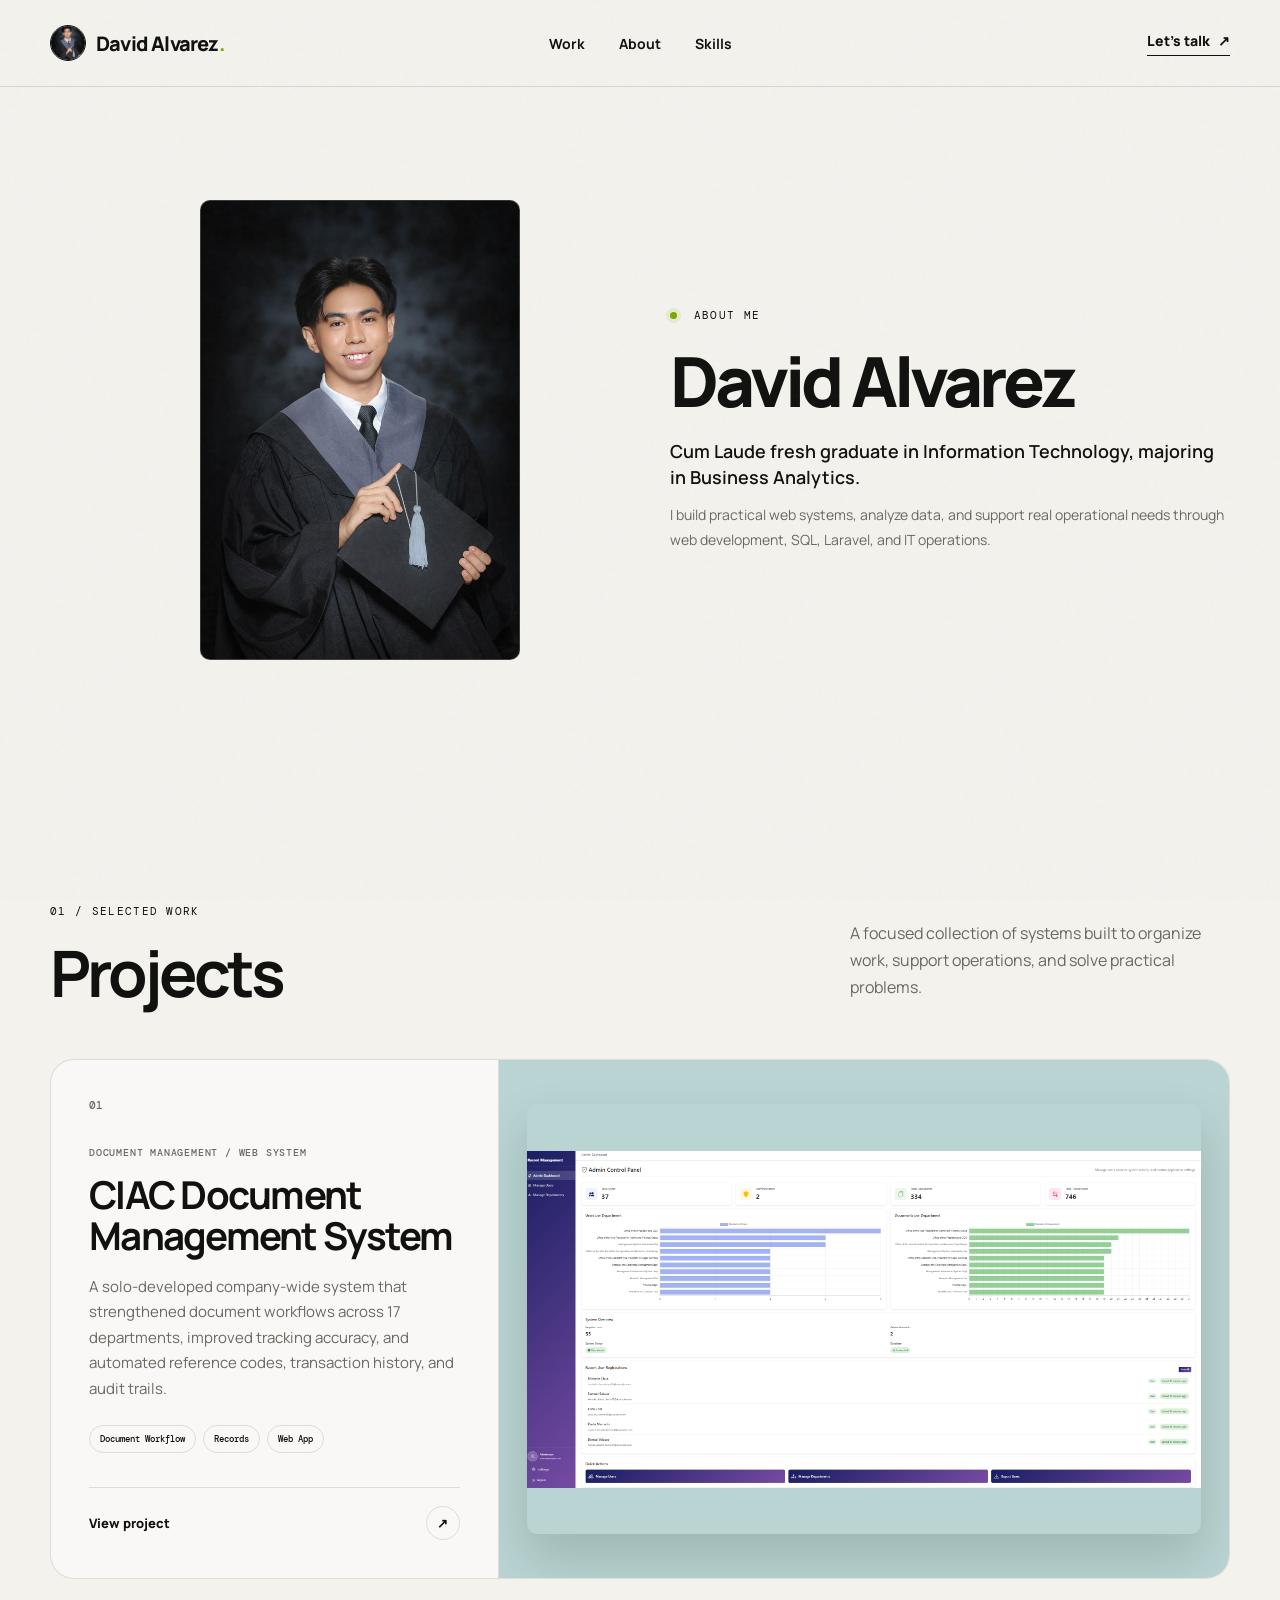
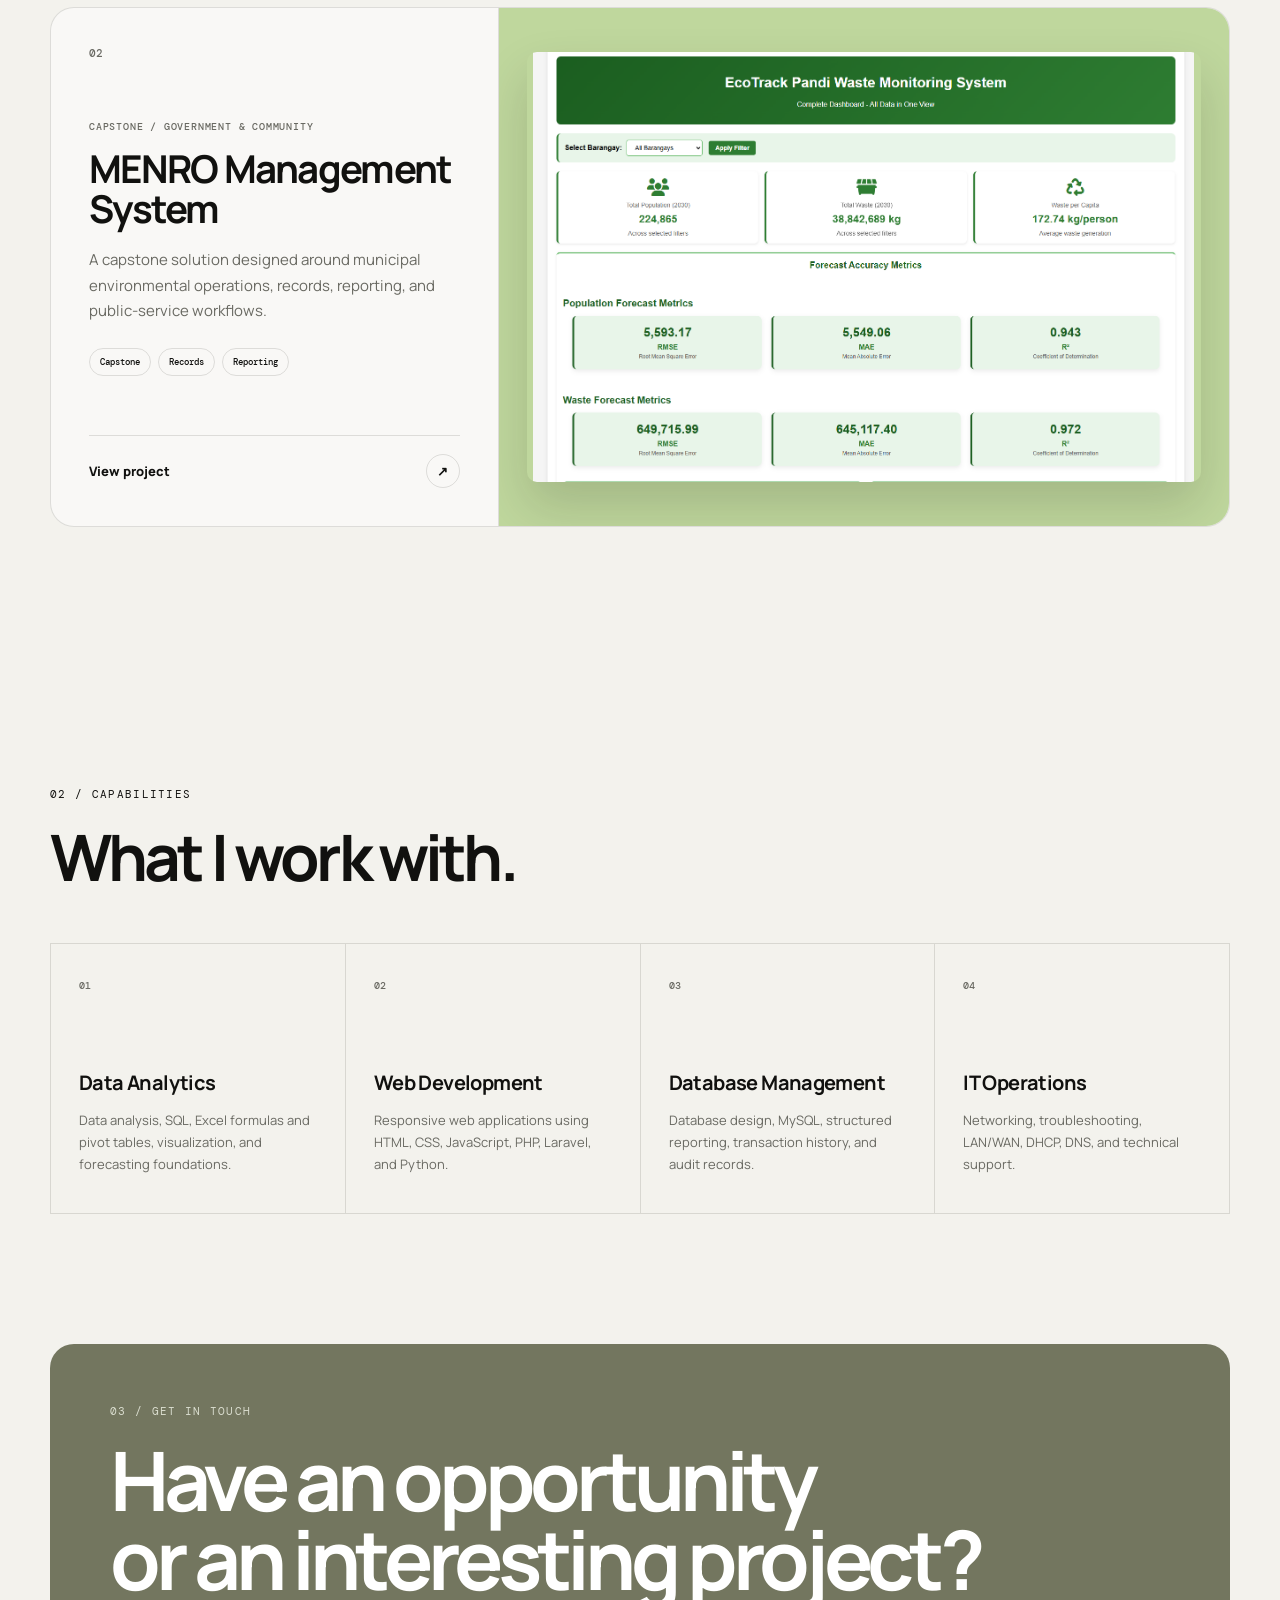
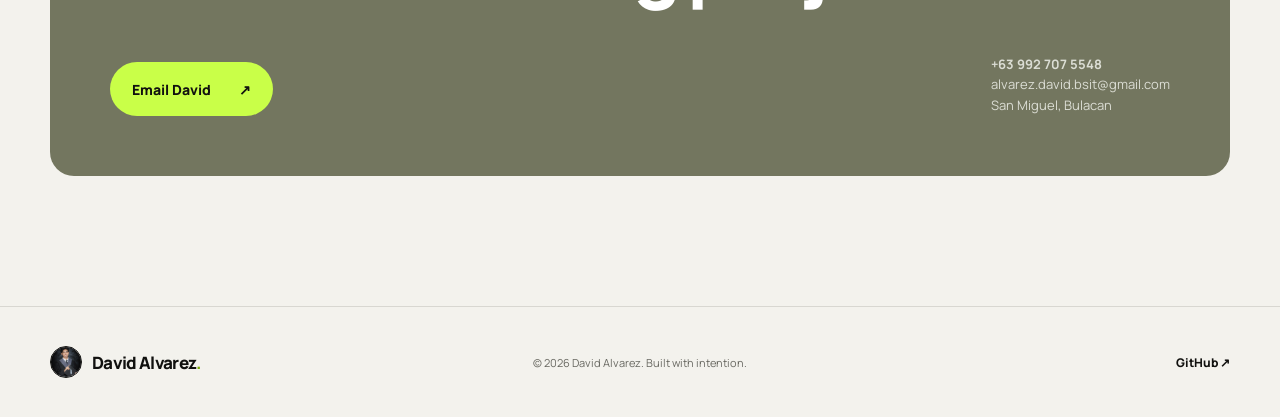
==== index.html @ cee0e998 "Simplify profile introduction Co-authored-by: Copilot <223556219+Copilot@users.noreply.github.com>" ====
<!DOCTYPE html>
<html lang="en">
<head>
  <meta charset="UTF-8">
  <meta name="viewport" content="width=device-width, initial-scale=1.0">
  <meta name="description" content="David Alvarez's portfolio - web development, data analytics, and IT projects.">
  <meta name="theme-color" content="#0a0a0a">
  <title>David Alvarez — Portfolio</title>
  <link rel="preconnect" href="https://fonts.googleapis.com">
  <link rel="preconnect" href="https://fonts.gstatic.com" crossorigin>
  <link href="https://fonts.googleapis.com/css2?family=DM+Mono:wght@400;500&family=Manrope:wght@400;500;600;700;800&display=swap" rel="stylesheet">
  <link rel="stylesheet" href="styles.css">
</head>
<body>
  <div class="noise" aria-hidden="true"></div>

  <header class="nav-wrap">
    <nav class="nav container" aria-label="Main navigation">
      <a class="brand" href="#top" aria-label="David Alvarez — back to top">
        <span class="brand-mark"><img src="david.jpg?v=2" alt="" onerror="this.style.display='none'"></span>
        <span>David Alvarez<span class="dot">.</span></span>
      </a>

      <button class="menu-toggle" type="button" aria-expanded="false" aria-controls="nav-links">
        <span></span><span></span>
        <span class="sr-only">Toggle navigation</span>
      </button>

      <div class="nav-links" id="nav-links">
        <a href="#work">Work</a>
        <a href="#about">About</a>
        <a href="#skills">Skills</a>
      </div>

      <a class="nav-cta" href="#contact">Let's talk <span aria-hidden="true">↗</span></a>
    </nav>
  </header>

  <main id="top">
    <section class="hero container" id="about">
      <div class="hero-visual intro-portrait reveal">
        <div class="portrait" aria-label="Portrait of David Alvarez">
          <img src="david.jpg?v=2" alt="David Alvarez" onerror="this.style.display='none'">
        </div>
      </div>

      <div class="hero-copy reveal">
        <p class="eyebrow"><span class="status-dot"></span> About me</p>
        <h1>David Alvarez</h1>
        <p class="hero-lede">Cum Laude fresh graduate in Information Technology, majoring in Business Analytics.</p>
        <p class="hero-support">I build practical web systems, analyze data, and support real operational needs through web development, SQL, Laravel, and IT operations.</p>
      </div>
    </section>

    <section class="work container" id="work">
      <header class="section-heading reveal">
        <div>
          <p class="eyebrow">01 / Selected work</p>
          <h2>Projects</h2>
        </div>
        <p>A focused collection of systems built to organize work, support operations, and solve practical problems.</p>
      </header>

      <div class="project-list">
        <article class="project project-featured reveal">
          <div class="project-info">
            <div class="project-number">01</div>
            <div>
              <p class="project-type">Document Management / Web System</p>
              <h3>CIAC Document Management System</h3>
              <p class="project-desc">A solo-developed company-wide system that strengthened document workflows across 17 departments, improved tracking accuracy, and automated reference codes, transaction history, and audit trails.</p>
              <ul class="tags" aria-label="Technologies">
                <li>Document Workflow</li>
                <li>Records</li>
                <li>Web App</li>
              </ul>
            </div>
            <a class="project-link" href="projects/ciac.html" aria-label="View CIAC Document Management System case study">View project <span>↗</span></a>
          </div>
          <div class="project-preview preview-blue real-preview" role="img" aria-label="CIAC Document Management System admin dashboard screenshot">
            <img src="images/ciac/admin-dashboard.png" alt="CIAC Document Management System admin dashboard">
          </div>
        </article>

        <article class="project reveal">
          <div class="project-info">
            <div class="project-number">02</div>
            <div>
              <p class="project-type">Capstone / Government & Community</p>
              <h3>MENRO Management System</h3>
              <p class="project-desc">A capstone solution designed around municipal environmental operations, records, reporting, and public-service workflows.</p>
              <ul class="tags" aria-label="Project focus">
                <li>Capstone</li>
                <li>Records</li>
                <li>Reporting</li>
              </ul>
            </div>
            <a class="project-link" href="projects/menro.html" aria-label="View MENRO Management System case study">View project <span>↗</span></a>
          </div>
          <div class="project-preview preview-green real-preview" role="img" aria-label="MENRO Management System dashboard screenshot">
            <img src="images/menro/dashboard.png" alt="MENRO Management System dashboard">
          </div>
        </article>

      </div>
    </section>

    <section class="skills container" id="skills">
      <header class="section-heading reveal">
        <div>
          <p class="eyebrow">02 / Capabilities</p>
          <h2>What I work with.</h2>
        </div>
      </header>
      <div class="skill-grid reveal">
        <article>
          <span>01</span>
          <h3>Data Analytics</h3>
          <p>Data analysis, SQL, Excel formulas and pivot tables, visualization, and forecasting foundations.</p>
        </article>
        <article>
          <span>02</span>
          <h3>Web Development</h3>
          <p>Responsive web applications using HTML, CSS, JavaScript, PHP, Laravel, and Python.</p>
        </article>
        <article>
          <span>03</span>
          <h3>Database Management</h3>
          <p>Database design, MySQL, structured reporting, transaction history, and audit records.</p>
        </article>
        <article>
          <span>04</span>
          <h3>IT Operations</h3>
          <p>Networking, troubleshooting, LAN/WAN, DHCP, DNS, and technical support.</p>
        </article>
      </div>
    </section>

    <section class="contact container" id="contact">
      <div class="contact-card reveal">
        <p class="eyebrow">03 / Get in touch</p>
        <h2>Have an opportunity<br>or an interesting project?</h2>
        <div class="contact-bottom">
          <a class="button button-light" href="mailto:alvarez.david.bsit@gmail.com">Email David <span aria-hidden="true">↗</span></a>
          <p><strong>+63 992 707 5548</strong><br>alvarez.david.bsit@gmail.com<br>San Miguel, Bulacan</p>
        </div>
      </div>
    </section>
  </main>

  <footer>
    <div class="container footer-inner">
      <a class="brand footer-brand" href="#top"><span class="brand-mark"><img src="david.jpg?v=2" alt="" onerror="this.style.display='none'"></span><span>David Alvarez<span class="dot">.</span></span></a>
      <p>© <span id="year">2026</span> David Alvarez. Built with intention.</p>
      <div class="socials">
        <a href="https://github.com/Davoude" target="_blank" rel="noreferrer">GitHub ↗</a>
      </div>
    </div>
  </footer>

  <script src="script.js"></script>
</body>
</html>
---- styles.css ----
:root {
  --ink: #11110f;
  --paper: #f3f2ed;
  --white: #fff;
  --lime: #c9ff48;
  --muted: #696962;
  --line: rgba(17, 17, 15, 0.12);
  --radius: 24px;
}

* { box-sizing: border-box; }
html { scroll-behavior: smooth; }
body {
  margin: 0;
  color: var(--ink);
  background: var(--paper);
  font-family: "Manrope", sans-serif;
  -webkit-font-smoothing: antialiased;
}
body.menu-open { overflow: hidden; }
a { color: inherit; text-decoration: none; }
button, input { font: inherit; }
.container { width: min(1180px, calc(100% - 48px)); margin-inline: auto; }
.sr-only {
  position: absolute; width: 1px; height: 1px; padding: 0; margin: -1px;
  overflow: hidden; clip: rect(0, 0, 0, 0); white-space: nowrap; border: 0;
}
.noise {
  position: fixed; inset: 0; z-index: 20; pointer-events: none; opacity: 0.035;
  background-image: url("data:image/svg+xml,%3Csvg viewBox='0 0 180 180' xmlns='http://www.w3.org/2000/svg'%3E%3Cfilter id='n'%3E%3CfeTurbulence type='fractalNoise' baseFrequency='.9' numOctaves='3' stitchTiles='stitch'/%3E%3C/filter%3E%3Crect width='100%25' height='100%25' filter='url(%23n)' opacity='.7'/%3E%3C/svg%3E");
}

.nav-wrap {
  position: absolute; z-index: 30; top: 0; left: 0; width: 100%;
  border-bottom: 1px solid var(--line);
}
.nav { height: 86px; display: grid; grid-template-columns: 1fr auto 1fr; align-items: center; }
.brand { display: inline-flex; align-items: center; gap: 10px; font-size: 20px; font-weight: 800; letter-spacing: -0.04em; }
.brand-mark {
  display: grid; place-items: center; width: 36px; height: 36px;
  border: 1px solid var(--ink); border-radius: 50%; font-family: "DM Mono", monospace;
  font-size: 14px;
  overflow: hidden;
  position: relative;
}
.brand-mark::before { content: "DA"; font-size: 9px; }
.brand-mark img { position: absolute; z-index: 2; width: 100%; height: 100%; object-fit: cover; }
.dot { color: #78a900; }
.nav-links { display: flex; align-items: center; gap: 34px; }
.nav-links a { position: relative; font-size: 14px; font-weight: 700; }
.nav-links a::after {
  content: ""; position: absolute; left: 0; right: 100%; bottom: -7px; height: 2px;
  background: var(--ink); transition: right 180ms ease;
}
.nav-links a:hover::after { right: 0; }
.nav-cta { justify-self: end; font-size: 14px; font-weight: 800; border-bottom: 1px solid var(--ink); padding-bottom: 5px; }
.nav-cta span { display: inline-block; margin-left: 5px; transition: transform 180ms ease; }
.nav-cta:hover span { transform: translate(3px, -3px); }
.menu-toggle { display: none; }

.hero {
  min-height: 680px; height: 86vh; max-height: 820px;
  display: grid; grid-template-columns: 1.05fr 0.95fr; align-items: center;
  padding-top: 86px;
}
.eyebrow {
  margin: 0 0 22px; font-family: "DM Mono", monospace;
  font-size: 11px; line-height: 1.4; letter-spacing: 0.12em; text-transform: uppercase;
}
.status-dot {
  display: inline-block; width: 7px; height: 7px; margin-right: 9px;
  border-radius: 50%; background: #78a900; box-shadow: 0 0 0 4px rgba(120,169,0,.12);
}
.hero h1 {
  margin: 0; max-width: 680px; font-size: clamp(48px, 5.4vw, 72px);
  line-height: 1.05; letter-spacing: -0.055em; font-weight: 800;
}
.hero-lede {
  max-width: 560px; margin: 20px 0 12px; color: var(--ink);
  font-size: clamp(17px, 1.4vw, 20px); line-height: 1.5; font-weight: 600;
}
.hero-support { max-width: 560px; margin: 0; color: var(--muted); font-size: 14px; line-height: 1.75; }
.intro-portrait { justify-items: start; }
.intro-portrait .portrait { width: min(320px, 82%); height: 460px; border-radius: 10px; }
.hero-actions { display: flex; align-items: center; gap: 30px; }
.button {
  min-height: 54px; display: inline-flex; align-items: center; justify-content: space-between; gap: 28px;
  border-radius: 100px; padding: 0 22px; font-size: 14px; font-weight: 800;
  transition: transform 180ms ease, box-shadow 180ms ease;
}
.button:hover { transform: translateY(-3px); }
.button-primary { background: var(--ink); color: white; box-shadow: 0 12px 30px rgba(17,17,15,.12); }
.button-primary span { color: var(--lime); }
.text-link { font-size: 14px; font-weight: 800; border-bottom: 1px solid var(--ink); padding-bottom: 5px; }
.text-link span { display: inline-block; transition: transform 180ms ease; }
.text-link:hover span { transform: translateX(5px); }

.hero-visual { position: relative; height: 520px; display: grid; place-items: center; }
.about-portrait-wrap { justify-items: end; }
.about-portrait-wrap .portrait { width: min(320px, 85%); height: 470px; }
.orbit { position: absolute; border: 1px solid rgba(17,17,15,.08); border-radius: 50%; }
.orbit-one { width: 470px; height: 470px; }
.orbit-two { width: 350px; height: 350px; }
.hero-card {
  position: relative; z-index: 2; width: 445px; height: 330px; overflow: hidden;
  border: 8px solid #d9d8d0; border-radius: 18px; background: #fff;
  box-shadow: 0 35px 80px rgba(17,17,15,.16); transform: rotate(2deg);
}
.hero-card-top {
  height: 32px; display: flex; align-items: center; gap: 5px; padding: 0 10px;
  background: #f7f7f3; border-bottom: 1px solid #e6e5de;
}
.hero-card-top span { width: 7px; height: 7px; border-radius: 50%; background: #d2d2ca; }
.hero-card-top small { margin-left: auto; font: 500 7px "DM Mono", monospace; color: #9a9a91; }
.hero-card-body { height: calc(100% - 32px); display: grid; grid-template-columns: 48px 1fr; }
.hero-dashboard-image { width: 100%; height: calc(100% - 32px); display: block; object-fit: cover; object-position: top center; }
.hero-card-body aside { display: flex; flex-direction: column; align-items: center; gap: 17px; padding-top: 16px; background: #171816; }
.mini-brand { width: 20px; height: 20px; border: 1px solid var(--lime); border-radius: 6px; margin-bottom: 8px; }
.hero-card-body aside i { width: 17px; height: 4px; border-radius: 4px; background: #4c4d47; }
.hero-card-body aside i.active { background: var(--lime); }
.dashboard { padding: 20px 22px; }
.dash-head { display: flex; justify-content: space-between; align-items: center; }
.dash-head div:first-child { display: flex; flex-direction: column; }
.dash-head b { font-size: 14px; }.dash-head small { margin-top: 3px; color: #999990; font-size: 7px; }
.avatar { position: relative; width: 26px; height: 26px; display: grid; place-items: center; overflow: hidden; border-radius: 50%; background: #e5e7dd; font-size: 7px; }
.avatar::before { content: "DA"; }
.avatar img { position: absolute; z-index: 2; width: 100%; height: 100%; object-fit: cover; }
.metric-row { display: grid; grid-template-columns: 1fr 1fr; gap: 10px; margin-top: 16px; }
.metric-row div { display: flex; flex-direction: column; gap: 5px; padding: 12px; border: 1px solid #ecece6; border-radius: 9px; }
.metric-row small { color: #999990; font-size: 7px; }.metric-row strong { font-size: 17px; }
.chart { height: 120px; margin-top: 12px; border: 1px solid #ecece6; border-radius: 9px; padding: 16px 18px 10px; background-image: linear-gradient(#f0f0eb 1px, transparent 1px); background-size: 100% 30px; }
.chart-bars { height: 100%; display: flex; align-items: end; gap: 12px; }
.chart-bars i { flex: 1; height: var(--h); border-radius: 3px 3px 0 0; background: #a4bf70; }

.ticker { height: 64px; overflow: hidden; background: var(--lime); display: flex; align-items: center; border-block: 1px solid rgba(17,17,15,.1); }
.ticker-track { min-width: max-content; display: flex; align-items: center; gap: 30px; animation: ticker 24s linear infinite; }
.ticker-track span { font-size: 13px; font-weight: 800; text-transform: uppercase; letter-spacing: .07em; }
.ticker-track b { font-size: 11px; }
@keyframes ticker { to { transform: translateX(-50%); } }

.work { padding-top: 130px; padding-bottom: 130px; }
.section-heading { display: grid; grid-template-columns: 1fr 380px; align-items: end; margin-bottom: 54px; }
.section-heading h2 { margin: 0; font-size: clamp(44px, 5vw, 68px); line-height: 1; letter-spacing: -.06em; }
.section-heading > p { margin: 0 0 4px; color: var(--muted); line-height: 1.7; }
.project-list { display: grid; gap: 28px; }
.project {
  display: grid; grid-template-columns: 38% 62%; min-height: 520px;
  border: 1px solid var(--line); border-radius: var(--radius); overflow: hidden;
  background: rgba(255,255,255,.48);
}
.project-info { display: grid; grid-template-rows: auto 1fr auto; padding: 38px; border-right: 1px solid var(--line); }
.project-number { font: 500 11px "DM Mono", monospace; color: var(--muted); }
.project-info > div:nth-child(2) { align-self: center; }
.project-type { margin: 0 0 16px; font: 500 10px "DM Mono", monospace; text-transform: uppercase; letter-spacing: .08em; color: var(--muted); }
.project h3 { max-width: 380px; margin: 0 0 18px; font-size: clamp(30px, 3vw, 42px); line-height: 1.05; letter-spacing: -.045em; }
.project-desc { max-width: 390px; margin: 0; color: var(--muted); line-height: 1.7; font-size: 15px; }
.tags { display: flex; flex-wrap: wrap; gap: 7px; margin: 24px 0 0; padding: 0; list-style: none; }
.tags li { border: 1px solid var(--line); border-radius: 100px; padding: 7px 10px; font: 500 9px "DM Mono", monospace; }
.project-link { width: 100%; display: flex; justify-content: space-between; align-items: center; border-top: 1px solid var(--line); padding-top: 18px; font-size: 13px; font-weight: 800; }
.project-link span { width: 34px; height: 34px; display: grid; place-items: center; border: 1px solid var(--line); border-radius: 50%; transition: transform 180ms ease, background 180ms ease; }
.project-link:hover span { transform: translate(3px,-3px); background: var(--lime); }
.project-preview { min-width: 0; display: grid; place-items: center; padding: 48px 38px; overflow: hidden; }
.real-preview { padding: 28px; }
.real-preview img { display: block; width: 100%; height: 100%; max-height: 430px; object-fit: contain; border-radius: 10px; box-shadow: 0 24px 50px rgba(17,17,15,.16); }
.preview-blue { background: #b9d4d3; }
.preview-green { background: #bfd79d; }
.preview-orange { background: #efbc88; }
.browser { width: 100%; max-width: 620px; aspect-ratio: 1.42; border-radius: 10px; overflow: hidden; background: #fff; box-shadow: 0 28px 55px rgba(31,45,44,.18); transform: perspective(1000px) rotateY(-2deg) rotateX(1deg); }
.browser-bar { height: 32px; display: flex; align-items: center; gap: 5px; padding: 0 10px; background: #f7f7f4; border-bottom: 1px solid #e8e8e2; }
.browser-bar span { width: 6px; height: 6px; border-radius: 50%; background: #d5d5ce; }
.browser-bar b { margin-left: 12px; color: #a0a099; font: 500 7px "DM Mono", monospace; }
.browser-app { height: calc(100% - 32px); display: grid; grid-template-columns: 48px 1fr; }
.browser-app > aside { display: flex; flex-direction: column; align-items: center; gap: 13px; padding-top: 13px; background: #192d35; }
.app-logo { width: 24px; height: 24px; display: grid; place-items: center; border-radius: 7px; background: #d2e8df; margin-bottom: 8px; }
.app-logo i { width: 9px; height: 9px; border: 2px solid #3d7163; border-radius: 50%; }
.app-nav { width: 18px; height: 4px; border-radius: 5px; background: #53636a; }
.app-nav.active { background: #89c7b3; }
.app-main { min-width: 0; padding: 18px 20px; }
.app-title { display: flex; justify-content: space-between; align-items: center; }
.app-title div { display: flex; flex-direction: column; }
.app-title small { color: #96a0a0; font: 500 7px "DM Mono", monospace; letter-spacing: .05em; }
.app-title strong { margin-top: 4px; font-size: 13px; }
.app-title > b { border-radius: 5px; padding: 7px 9px; background: #3a7166; color: #fff; font-size: 7px; }
.app-cards { display: grid; grid-template-columns: repeat(3,1fr); gap: 8px; margin-top: 14px; }
.app-cards div { display: grid; grid-template-columns: 1fr auto; align-items: end; gap: 5px; padding: 11px; border: 1px solid #edf0ed; border-radius: 7px; }
.app-cards small { grid-column: 1/-1; color: #969d99; font-size: 7px; }
.app-cards strong { font-size: 16px; }.app-cards em { color: #56846f; font-size: 7px; font-style: normal; }
.document-table { margin-top: 10px; border: 1px solid #edf0ed; border-radius: 7px; }
.document-table > div { height: 36px; display: flex; justify-content: space-between; align-items: center; padding: 0 10px; border-bottom: 1px solid #edf0ed; }
.document-table > div b { font-size: 8px; }.document-table > div small { color: #7d938b; font-size: 7px; }
.document-table p { height: 49px; display: grid; grid-template-columns: 27px 1fr auto; align-items: center; gap: 8px; margin: 0; padding: 0 10px; border-bottom: 1px solid #f0f1ee; }
.document-table p:last-child { border: 0; }
.document-table p i { width: 24px; height: 28px; display: grid; place-items: center; border-radius: 4px; font: 700 6px "DM Mono", monospace; }
.pdf { background:#fbe2df;color:#a95d54}.doc{background:#ddeaf7;color:#4f7190}.xls{background:#ddebdc;color:#4f7954}
.document-table p span { display: flex; flex-direction: column; }.document-table p span b { font-size: 7px; }.document-table p span small { margin-top: 3px; color: #aaa; font-size: 6px; }
.document-table p em { border-radius: 20px; padding: 4px 6px; background: #edf4e9; color: #64815a; font-size: 6px; font-style: normal; }
.green-app { background:#fbfcf8 }.green-app > aside { background:#263629 }.green-app .app-logo { background:#e4efc8 }.green-app .app-logo i { border-color:#5c7437 }.green-app .app-nav { background:#596752 }.green-app .app-nav.active { background:#c8e58c }
.green-app .app-title > b { background:#637a43 }.menro-grid { display:grid; grid-template-columns:1.15fr .85fr; gap:10px; margin-top:14px; height:250px }
.environment { position:relative; display:grid; place-items:center; overflow:hidden; border-radius:8px; background:linear-gradient(145deg,#edf2df,#d8e6bd) }
.leaf { position:absolute; width:90px;height:45px;border-radius:100% 0 100% 0;background:#a7c173;opacity:.45 }.leaf-a{top:-7px;left:-12px;transform:rotate(22deg)}.leaf-b{bottom:-10px;right:-10px;transform:rotate(202deg)}.leaf-c{top:34px;right:-30px;transform:rotate(70deg)}
.ring { position:relative;z-index:2;width:112px;height:112px;display:flex;flex-direction:column;align-items:center;justify-content:center;border:11px solid #76934d;border-left-color:#dce8c7;border-radius:50%;background:#f7f9ee }.ring strong{font-size:20px}.ring small{margin-top:2px;color:#79836d;font-size:7px}
.activity { border:1px solid #edf0e8;border-radius:8px;padding:12px }.activity>b{font-size:9px}.activity p{display:flex;align-items:center;gap:7px;margin:13px 0;padding-bottom:10px;border-bottom:1px solid #eef0ea }.activity p:last-child{border:0}.activity p i{width:25px;height:25px;border-radius:6px;background:#edf2e6}.activity p span{display:flex;flex-direction:column}.activity p strong{font-size:7px}.activity p small{margin-top:3px;color:#999;font-size:6px}
.sf-app { background:#fbfbfd }.sf-app>aside { background:#17354c }.sf-app .sf-logo { background:#fff;color:#4c99c8;border-radius:50%;font-weight:800 }.sf-app .app-nav { background:#637789 }.sf-app .app-nav.active { background:#86bfe1 }.sf-app .app-title>b{background:#4d91b8}.sf-grid{display:grid;grid-template-columns:1.3fr .7fr;gap:10px;margin-top:16px;height:250px}.pipeline{border:1px solid #edf0f3;border-radius:8px;padding:14px}.pipeline>b{font-size:9px}.pipeline-line{height:10px;margin-top:21px;border-radius:10px;background:#edf1f4}.pipeline-line i{display:block;width:var(--w);height:100%;border-radius:10px;background:#75afd0}.goal{display:flex;flex-direction:column;align-items:center;justify-content:center;gap:9px;border:1px solid #edf0f3;border-radius:8px}.goal-ring{width:104px;height:104px;display:grid;place-items:center;border:11px solid #62a1c4;border-right-color:#dfeaf1;border-radius:50%}.goal-ring strong{font-size:18px}.goal small{color:#8d989f;font-size:7px}

.about { padding:120px 0; background:var(--ink); color:var(--white); }
.about-grid { display:grid; grid-template-columns:62% 38%; align-items:center; }
.about-label { display:flex;flex-direction:column;align-items:flex-end }.about-label .eyebrow{color:#aaa}
.portrait { position:relative;width:320px;height:520px;display:grid;place-items:center;overflow:hidden;border:1px solid rgba(255,255,255,.12);border-radius:18px;background:linear-gradient(145deg,#24251f,#171815); }
.portrait::before { content:"DA"; color:var(--lime); font-size:72px; font-weight:800; }
.portrait img { position:absolute; z-index:2; width:100%; height:100%; object-fit:cover; object-position:center 25%; }
.portrait-ring { display:none }
.about-copy { max-width:650px }.about-copy .eyebrow{color:#aaa}.about-copy h2{margin:35px 0 26px;font-size:clamp(44px,5vw,62px);line-height:.98;letter-spacing:-.06em}.about-copy p{max-width:580px;color:#b6b6af;font-size:16px;line-height:1.75}.about-copy .text-link{display:inline-block;margin-top:20px;border-color:#fff}

.skills { padding:130px 0 }.skill-grid { display:grid;grid-template-columns:repeat(4,1fr);border-top:1px solid var(--line);border-left:1px solid var(--line)}
.skill-grid article { min-height:270px;padding:28px;border-right:1px solid var(--line);border-bottom:1px solid var(--line);transition:background 180ms ease }.skill-grid article:hover{background:var(--lime)}.skill-grid article>span{font:500 10px "DM Mono",monospace;color:var(--muted)}.skill-grid h3{margin:75px 0 13px;font-size:20px;letter-spacing:-.03em}.skill-grid p{margin:0;color:var(--muted);font-size:13px;line-height:1.7}

.contact { padding-bottom:130px }.contact-card{padding:60px;border-radius:var(--radius);background:#73765f;color:#fff}.contact-card .eyebrow{color:#daddcf}.contact-card h2{margin:0;font-size:clamp(48px,7vw,82px);line-height:.96;letter-spacing:-.065em}.contact-bottom{display:flex;justify-content:space-between;align-items:end;margin-top:55px}.contact-bottom p{max-width:300px;margin:0;color:#dbddd4;font-size:13px;line-height:1.6}.button-light{background:var(--lime);color:var(--ink)}
footer { border-top:1px solid var(--line); }.footer-inner{height:110px;display:grid;grid-template-columns:1fr auto 1fr;align-items:center}.footer-inner>p{color:var(--muted);font-size:11px}.socials{justify-self:end;display:flex;gap:20px}.socials a{font-size:12px;font-weight:800}.footer-brand{font-size:17px}.footer-brand .brand-mark{width:32px;height:32px}

.reveal { opacity:0; transform:translateY(24px); transition:opacity 700ms ease,transform 700ms ease }.reveal.visible { opacity:1;transform:none }

@media (max-width: 980px) {
  .container { width:min(100% - 36px,1180px)}
  .nav { grid-template-columns:1fr auto }
  .nav-cta { display:none }.nav-links { display:none }
  .menu-toggle { display:grid; gap:6px;width:42px;height:42px;padding:12px;border:1px solid var(--line);border-radius:50%;background:transparent }
  .menu-toggle>span:not(.sr-only){width:18px;height:1px;background:var(--ink)}
  .nav-links.open{position:absolute;left:18px;right:18px;top:76px;display:flex;flex-direction:column;align-items:flex-start;gap:0;padding:12px;border:1px solid var(--line);border-radius:16px;background:var(--paper);box-shadow:0 20px 50px rgba(17,17,15,.12)}.nav-links.open a{width:100%;padding:16px}
  .hero {height:auto;min-height:760px;grid-template-columns:1fr;padding:140px 0 70px}.hero-copy{position:relative;z-index:3}.hero-visual{height:390px}.hero-card{width:min(445px,85%);height:300px}.orbit-one{width:400px;height:400px}.orbit-two{width:280px;height:280px}
  .section-heading{grid-template-columns:1fr 300px}.project{grid-template-columns:42% 58%;min-height:480px}.project-info{padding:28px}.project-preview{padding:30px 24px}.skill-grid{grid-template-columns:repeat(2,1fr)}.about-grid{grid-template-columns:58% 42%}.portrait{width:240px;height:430px}
}

@media (max-width: 700px) {
  .container { width:calc(100% - 32px)}
  .nav-wrap{border:0}.nav{height:74px}
  .hero{min-height:700px;padding-top:120px}.hero h1{font-size:clamp(50px,15vw,74px)}.hero-lede{font-size:16px}.hero-actions{align-items:flex-start;flex-direction:column;gap:20px}.hero-visual{height:330px;margin-top:20px}.hero-card{width:min(360px,92%);height:260px}.orbit-one{width:320px;height:320px}.orbit-two{width:220px;height:220px}
  .ticker{height:58px}.work{padding:90px 0}.section-heading{display:block;margin-bottom:38px}.section-heading h2{font-size:44px}.section-heading>p{margin-top:22px}.project{display:flex;flex-direction:column-reverse}.project-info{min-height:430px;padding:26px;border-right:0;border-top:1px solid var(--line)}.project h3{font-size:34px}.project-preview{height:390px;padding:28px 18px}.real-preview{padding:18px}.browser{transform:none}.browser-app{grid-template-columns:38px 1fr}.browser-app>aside{width:38px}.app-main{padding:12px}.app-cards div{padding:8px}.document-table p{grid-template-columns:27px 1fr}.document-table p em{display:none}.menro-grid{grid-template-columns:1fr .8fr}.skills{padding:90px 0}.skill-grid{grid-template-columns:1fr}.skill-grid article{min-height:220px}.skill-grid h3{margin-top:55px}.contact{padding-bottom:90px}.contact-card{padding:36px 24px}.contact-card h2{font-size:48px}.contact-bottom{display:block;margin-top:36px}.contact-bottom p{margin-top:24px}.footer-inner{height:auto;grid-template-columns:1fr auto;padding:28px 0}.footer-inner>p{display:none}.footer-brand{font-size:15px}.socials{gap:12px}
}

@media (prefers-reduced-motion: reduce) {
  html { scroll-behavior:auto }.ticker-track{animation:none}.reveal{opacity:1;transform:none}.project-link span,.text-link span,.nav-cta span,.button{transition:none}
}
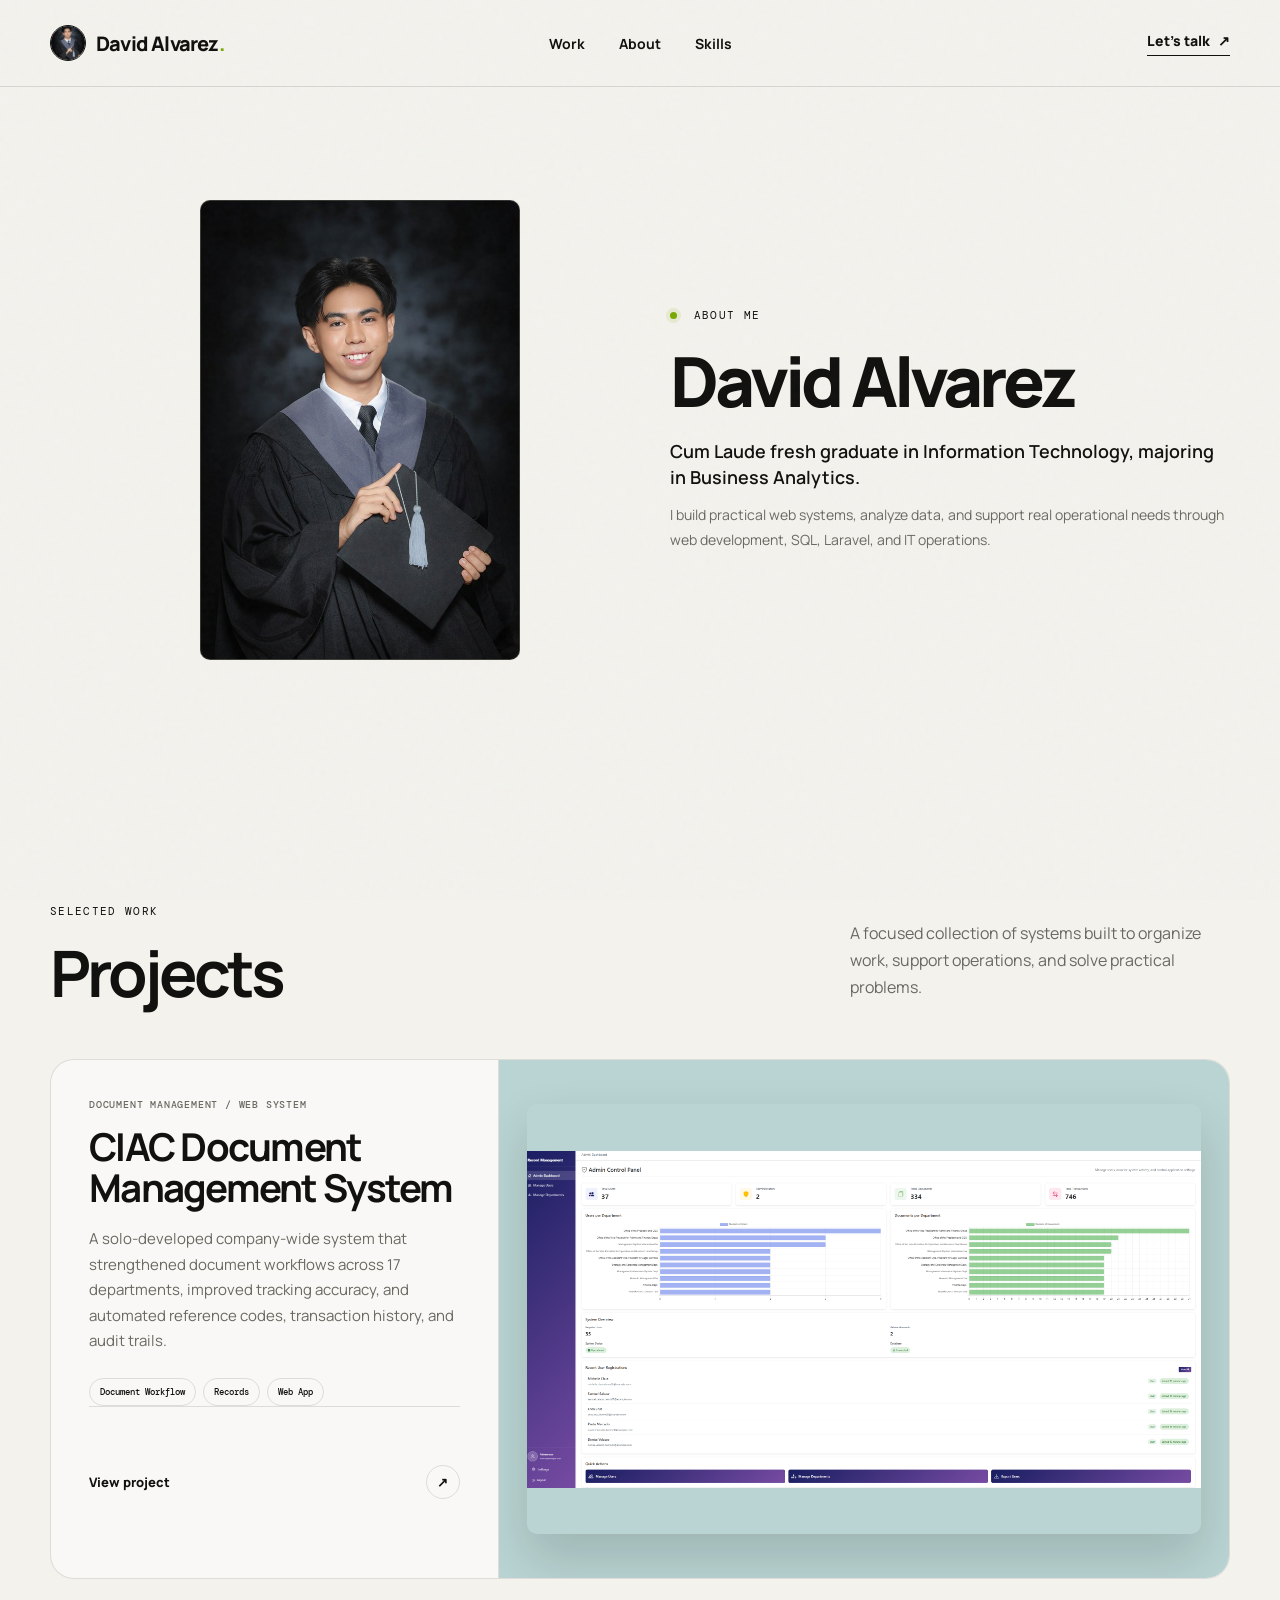
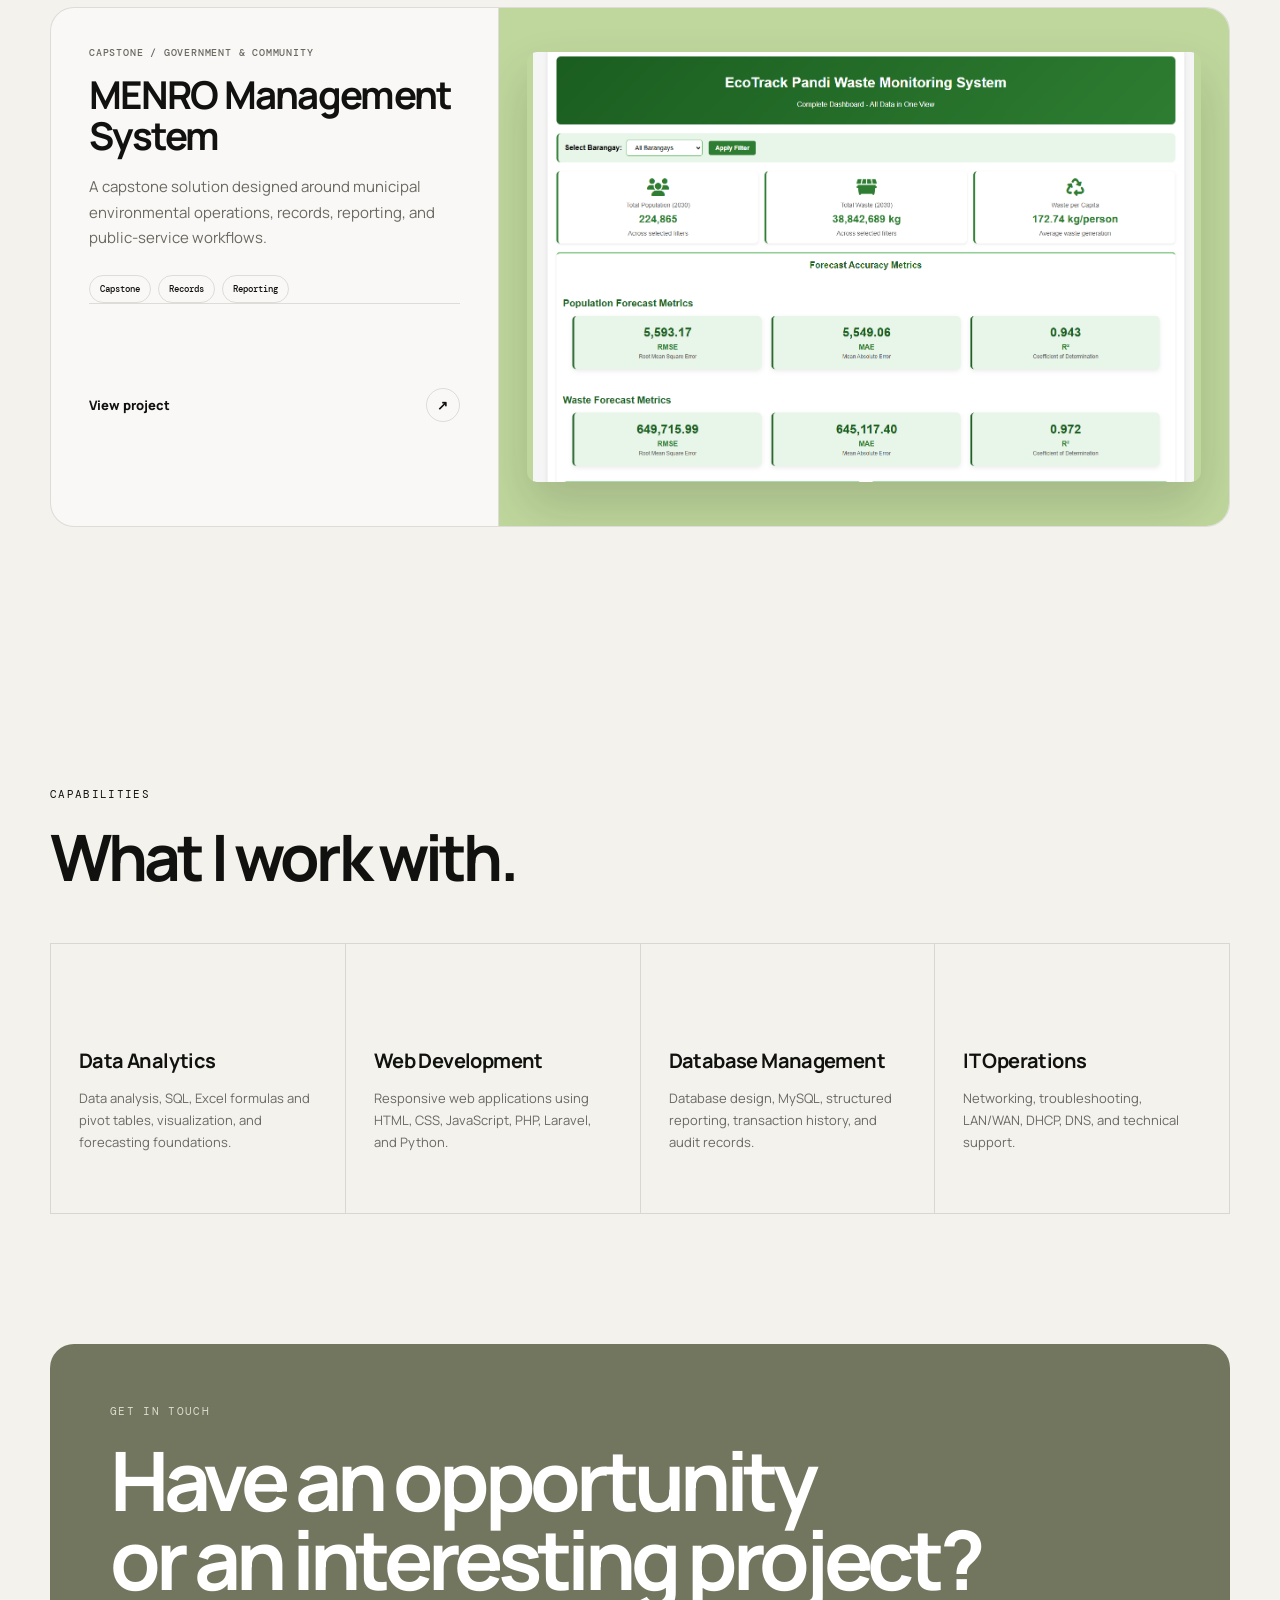
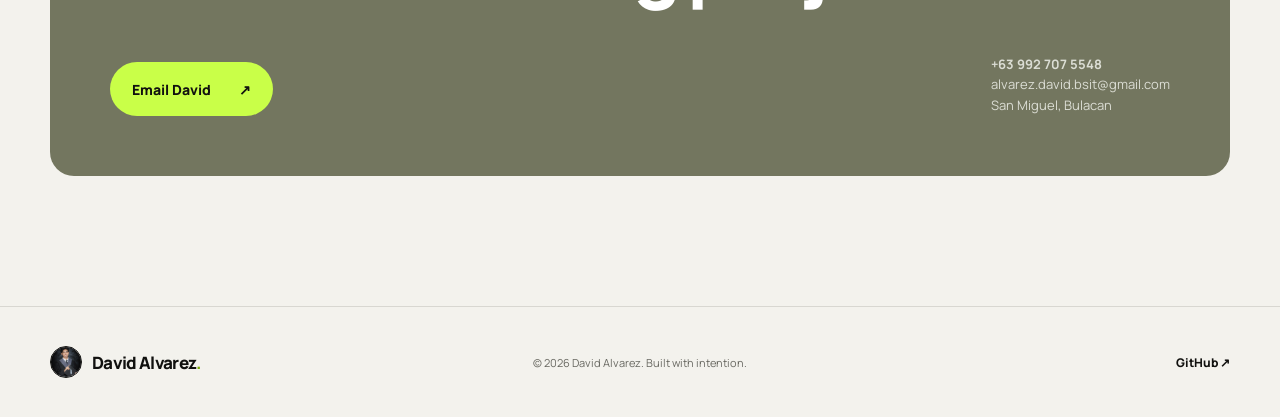
==== commit fc192e7f: "Remove portfolio section numbering Co-authored-by: Copilot <223556219+Copilot@users.noreply.github.c" ====
--- a/index.html
+++ b/index.html
@@ -56,7 +56,7 @@
     <section class="work container" id="work">
       <header class="section-heading reveal">
         <div>
-          <p class="eyebrow">01 / Selected work</p>
+          <p class="eyebrow">Selected work</p>
           <h2>Projects</h2>
         </div>
         <p>A focused collection of systems built to organize work, support operations, and solve practical problems.</p>
@@ -65,7 +65,6 @@
       <div class="project-list">
         <article class="project project-featured reveal">
           <div class="project-info">
-            <div class="project-number">01</div>
             <div>
               <p class="project-type">Document Management / Web System</p>
               <h3>CIAC Document Management System</h3>
@@ -85,7 +84,6 @@
 
         <article class="project reveal">
           <div class="project-info">
-            <div class="project-number">02</div>
             <div>
               <p class="project-type">Capstone / Government & Community</p>
               <h3>MENRO Management System</h3>
@@ -109,28 +107,24 @@
     <section class="skills container" id="skills">
       <header class="section-heading reveal">
         <div>
-          <p class="eyebrow">02 / Capabilities</p>
+          <p class="eyebrow">Capabilities</p>
           <h2>What I work with.</h2>
         </div>
       </header>
       <div class="skill-grid reveal">
         <article>
-          <span>01</span>
           <h3>Data Analytics</h3>
           <p>Data analysis, SQL, Excel formulas and pivot tables, visualization, and forecasting foundations.</p>
         </article>
         <article>
-          <span>02</span>
           <h3>Web Development</h3>
           <p>Responsive web applications using HTML, CSS, JavaScript, PHP, Laravel, and Python.</p>
         </article>
         <article>
-          <span>03</span>
           <h3>Database Management</h3>
           <p>Database design, MySQL, structured reporting, transaction history, and audit records.</p>
         </article>
         <article>
-          <span>04</span>
           <h3>IT Operations</h3>
           <p>Networking, troubleshooting, LAN/WAN, DHCP, DNS, and technical support.</p>
         </article>
@@ -139,7 +133,7 @@
 
     <section class="contact container" id="contact">
       <div class="contact-card reveal">
-        <p class="eyebrow">03 / Get in touch</p>
+        <p class="eyebrow">Get in touch</p>
         <h2>Have an opportunity<br>or an interesting project?</h2>
         <div class="contact-bottom">
           <a class="button button-light" href="mailto:alvarez.david.bsit@gmail.com">Email David <span aria-hidden="true">↗</span></a>
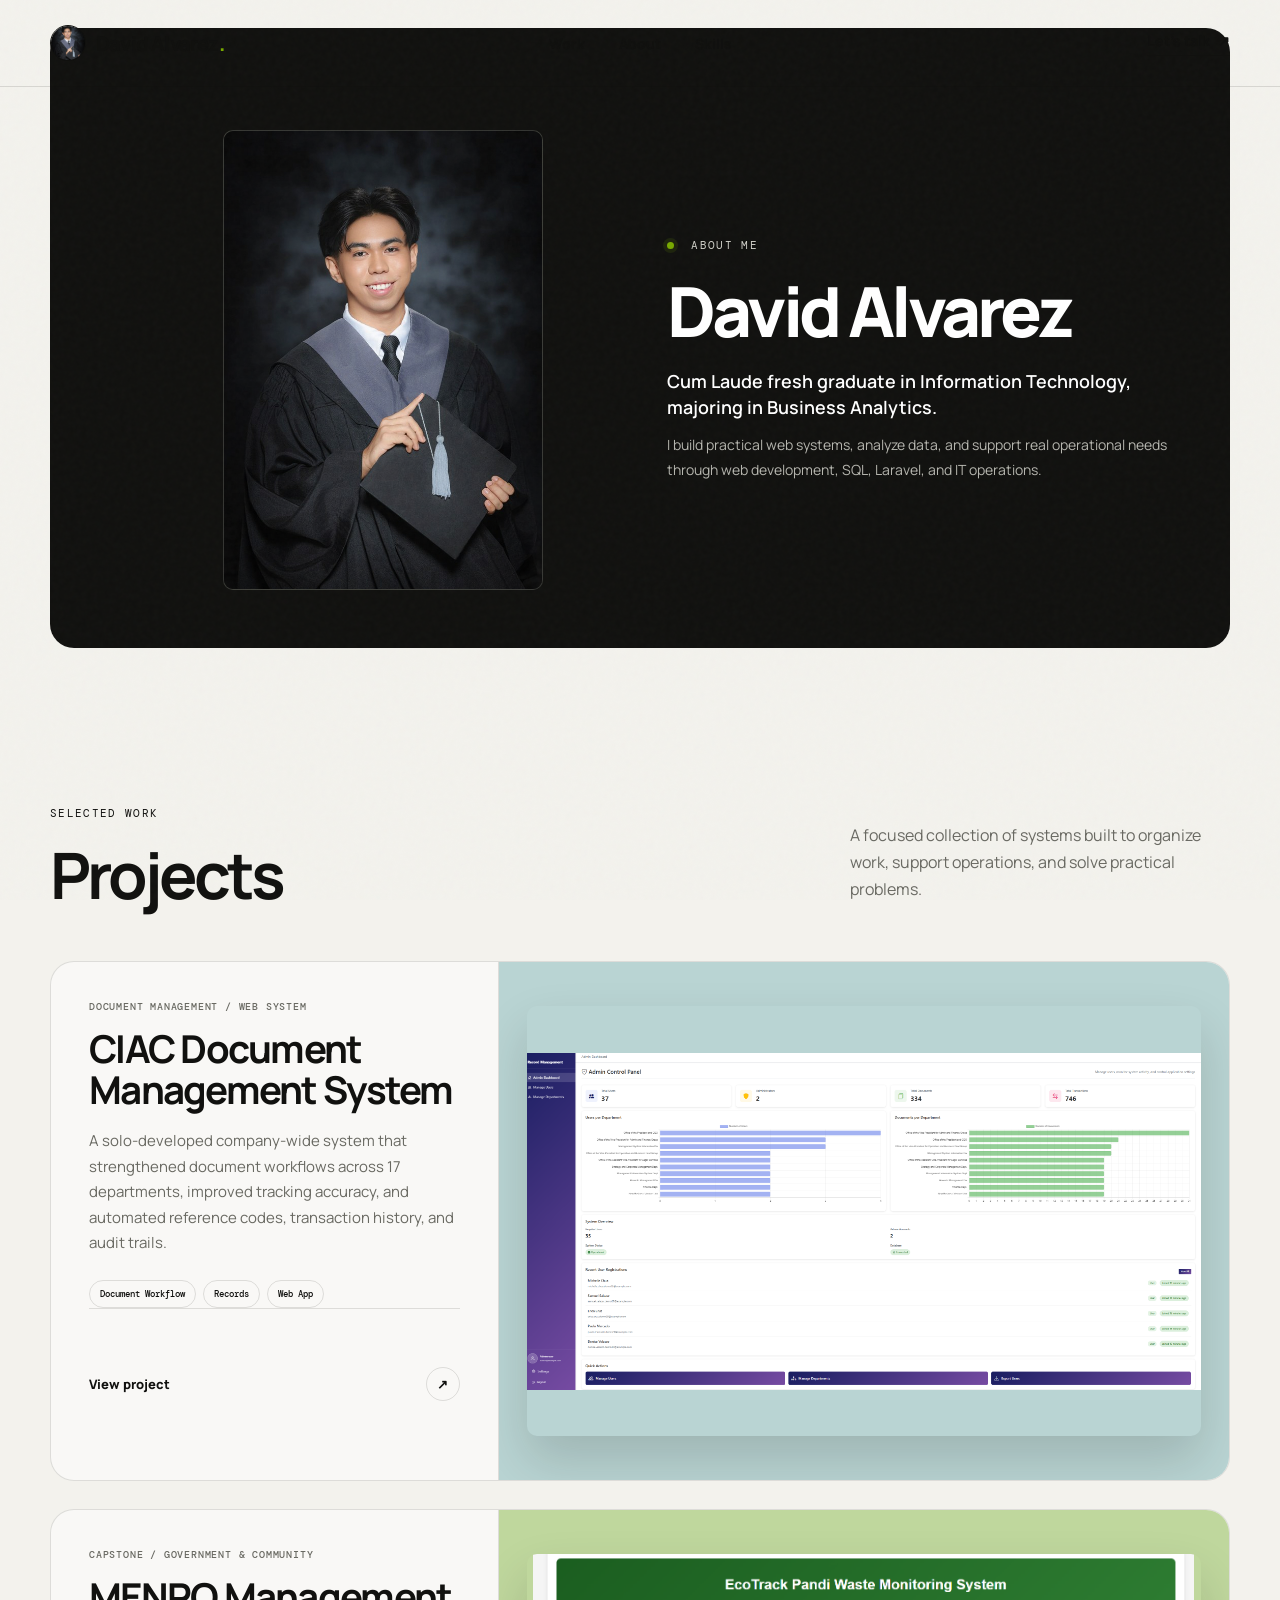
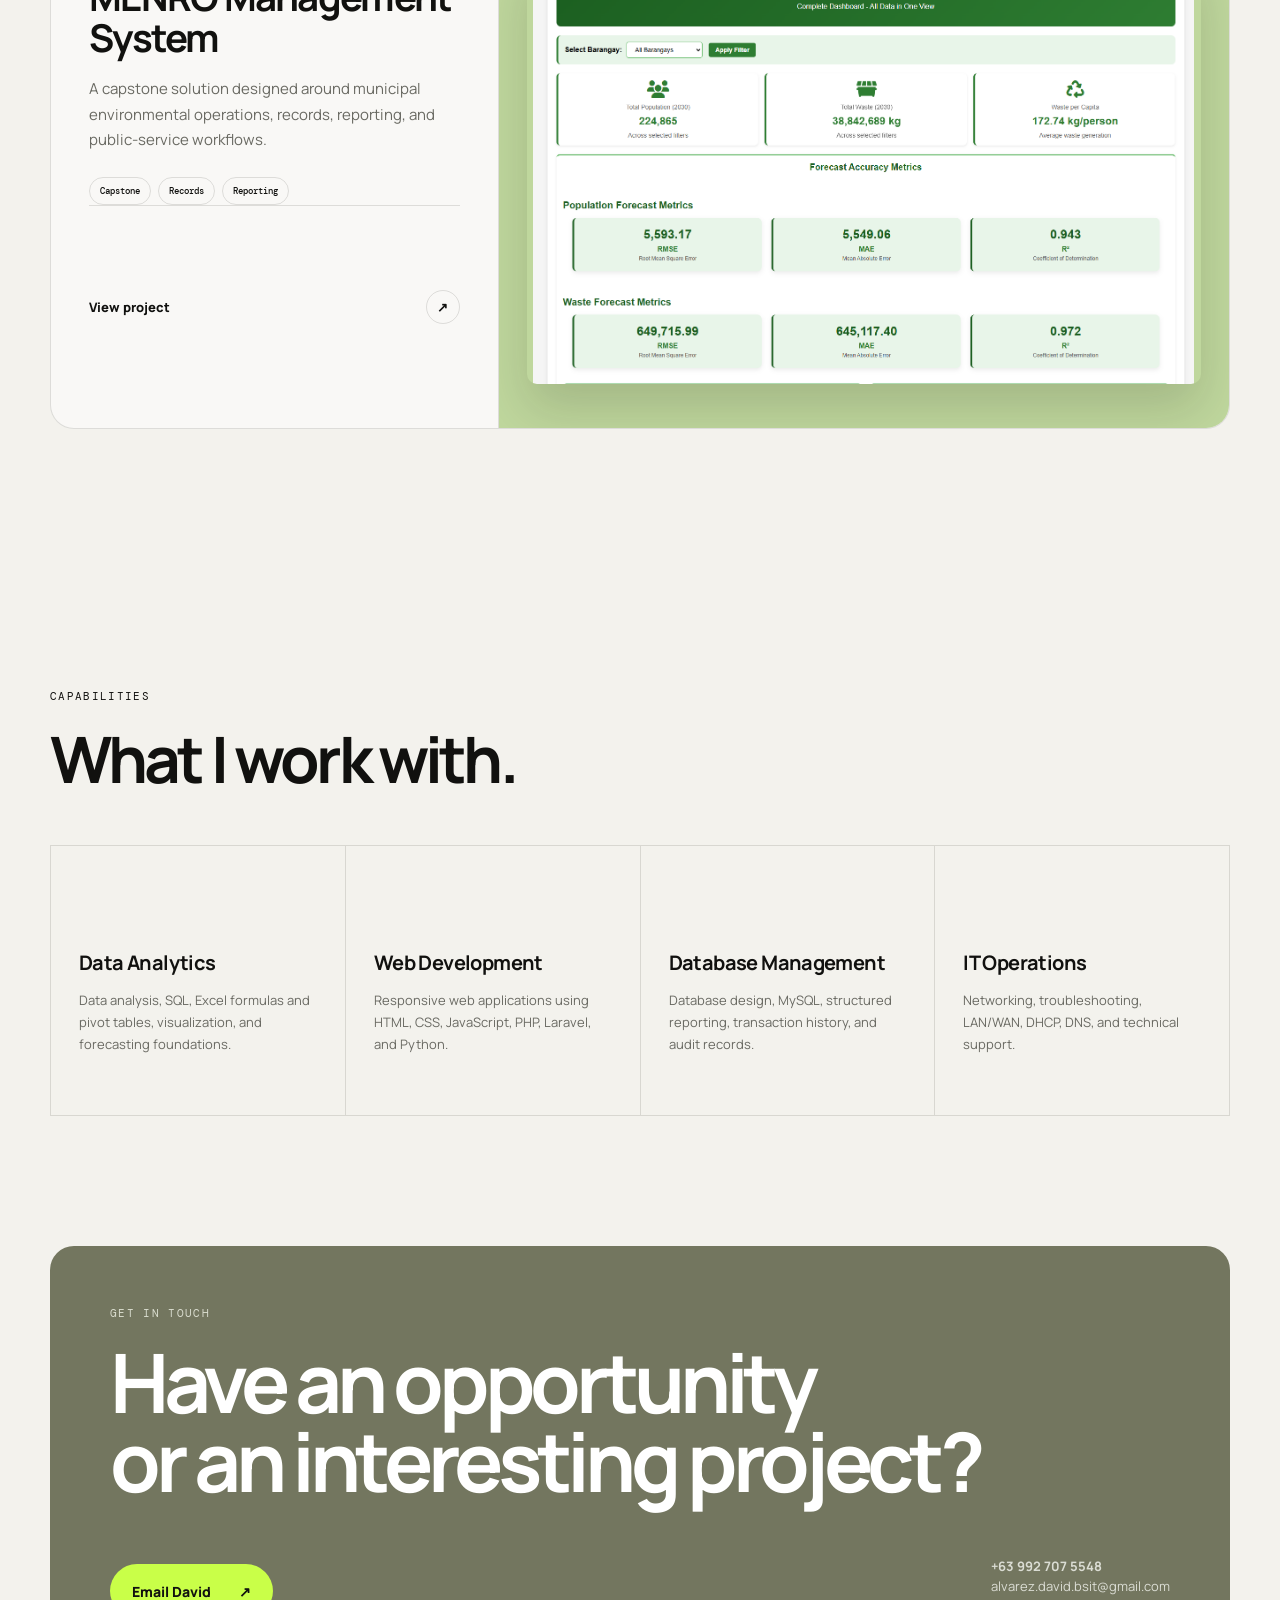
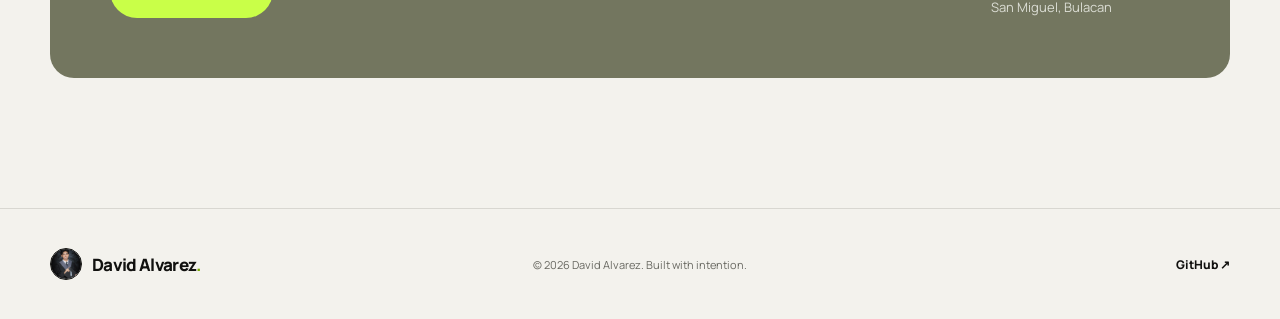
==== commit c53d59c4: "Force browser refresh for About panel styles Co-authored-by: Copilot <223556219+Copilot@users.norepl" ====
--- a/index.html
+++ b/index.html
@@ -10,7 +10,7 @@
   <link rel="preconnect" href="https://fonts.googleapis.com">
   <link rel="preconnect" href="https://fonts.gstatic.com" crossorigin>
   <link href="https://fonts.googleapis.com/css2?family=DM+Mono:wght@400;500&family=Manrope:wght@400;500;600;700;800&display=swap" rel="stylesheet">
-  <link rel="stylesheet" href="styles.css">
+  <link rel="stylesheet" href="styles.css?v=2">
 </head>
 <body>
   <div class="noise" aria-hidden="true"></div>
--- a/styles.css
+++ b/styles.css
@@ -63,6 +63,20 @@
   display: grid; grid-template-columns: 1.05fr 0.95fr; align-items: center;
   padding-top: 86px;
 }
+#about {
+  width: min(1180px, calc(100% - 48px));
+  height: 620px;
+  min-height: 620px;
+  margin-top: 28px;
+  margin-bottom: 28px;
+  padding: 72px 48px;
+  border-radius: var(--radius);
+  background: var(--ink);
+  color: var(--white);
+}
+#about .eyebrow { color: #d0d0c8; }
+#about .hero-lede { color: var(--white); }
+#about .hero-support { color: #b6b6af; }
 .eyebrow {
   margin: 0 0 22px; font-family: "DM Mono", monospace;
   font-size: 11px; line-height: 1.4; letter-spacing: 0.12em; text-transform: uppercase;
@@ -221,6 +235,7 @@
 
 @media (max-width: 980px) {
   .container { width:min(100% - 36px,1180px)}
+  #about { width: calc(100% - 36px); height:auto; min-height:760px; margin-top:18px; padding:70px 36px 50px; }
   .nav { grid-template-columns:1fr auto }
   .nav-cta { display:none }.nav-links { display:none }
   .menu-toggle { display:grid; gap:6px;width:42px;height:42px;padding:12px;border:1px solid var(--line);border-radius:50%;background:transparent }
@@ -232,6 +247,7 @@
 
 @media (max-width: 700px) {
   .container { width:calc(100% - 32px)}
+  #about { width:calc(100% - 32px); min-height:680px; padding:50px 24px; }
   .nav-wrap{border:0}.nav{height:74px}
   .hero{min-height:700px;padding-top:120px}.hero h1{font-size:clamp(50px,15vw,74px)}.hero-lede{font-size:16px}.hero-actions{align-items:flex-start;flex-direction:column;gap:20px}.hero-visual{height:330px;margin-top:20px}.hero-card{width:min(360px,92%);height:260px}.orbit-one{width:320px;height:320px}.orbit-two{width:220px;height:220px}
   .ticker{height:58px}.work{padding:90px 0}.section-heading{display:block;margin-bottom:38px}.section-heading h2{font-size:44px}.section-heading>p{margin-top:22px}.project{display:flex;flex-direction:column-reverse}.project-info{min-height:430px;padding:26px;border-right:0;border-top:1px solid var(--line)}.project h3{font-size:34px}.project-preview{height:390px;padding:28px 18px}.real-preview{padding:18px}.browser{transform:none}.browser-app{grid-template-columns:38px 1fr}.browser-app>aside{width:38px}.app-main{padding:12px}.app-cards div{padding:8px}.document-table p{grid-template-columns:27px 1fr}.document-table p em{display:none}.menro-grid{grid-template-columns:1fr .8fr}.skills{padding:90px 0}.skill-grid{grid-template-columns:1fr}.skill-grid article{min-height:220px}.skill-grid h3{margin-top:55px}.contact{padding-bottom:90px}.contact-card{padding:36px 24px}.contact-card h2{font-size:48px}.contact-bottom{display:block;margin-top:36px}.contact-bottom p{margin-top:24px}.footer-inner{height:auto;grid-template-columns:1fr auto;padding:28px 0}.footer-inner>p{display:none}.footer-brand{font-size:15px}.socials{gap:12px}
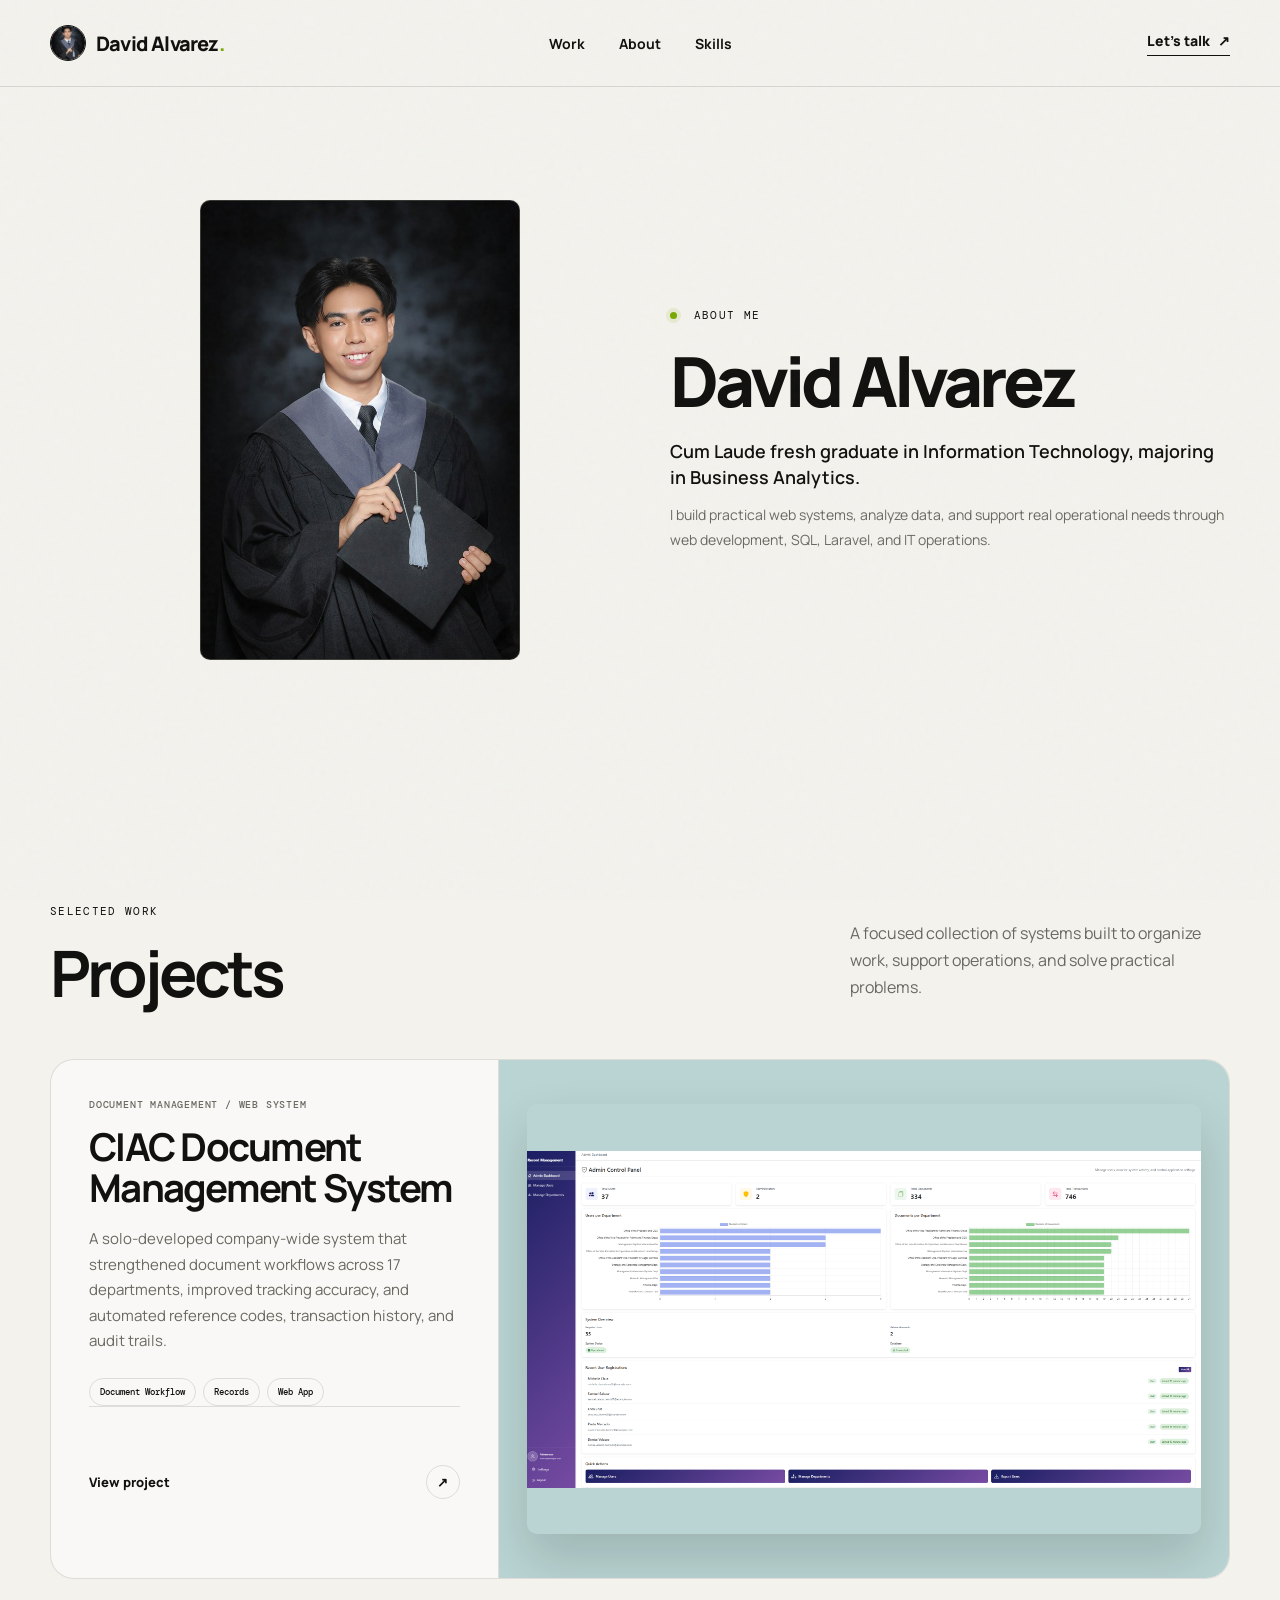
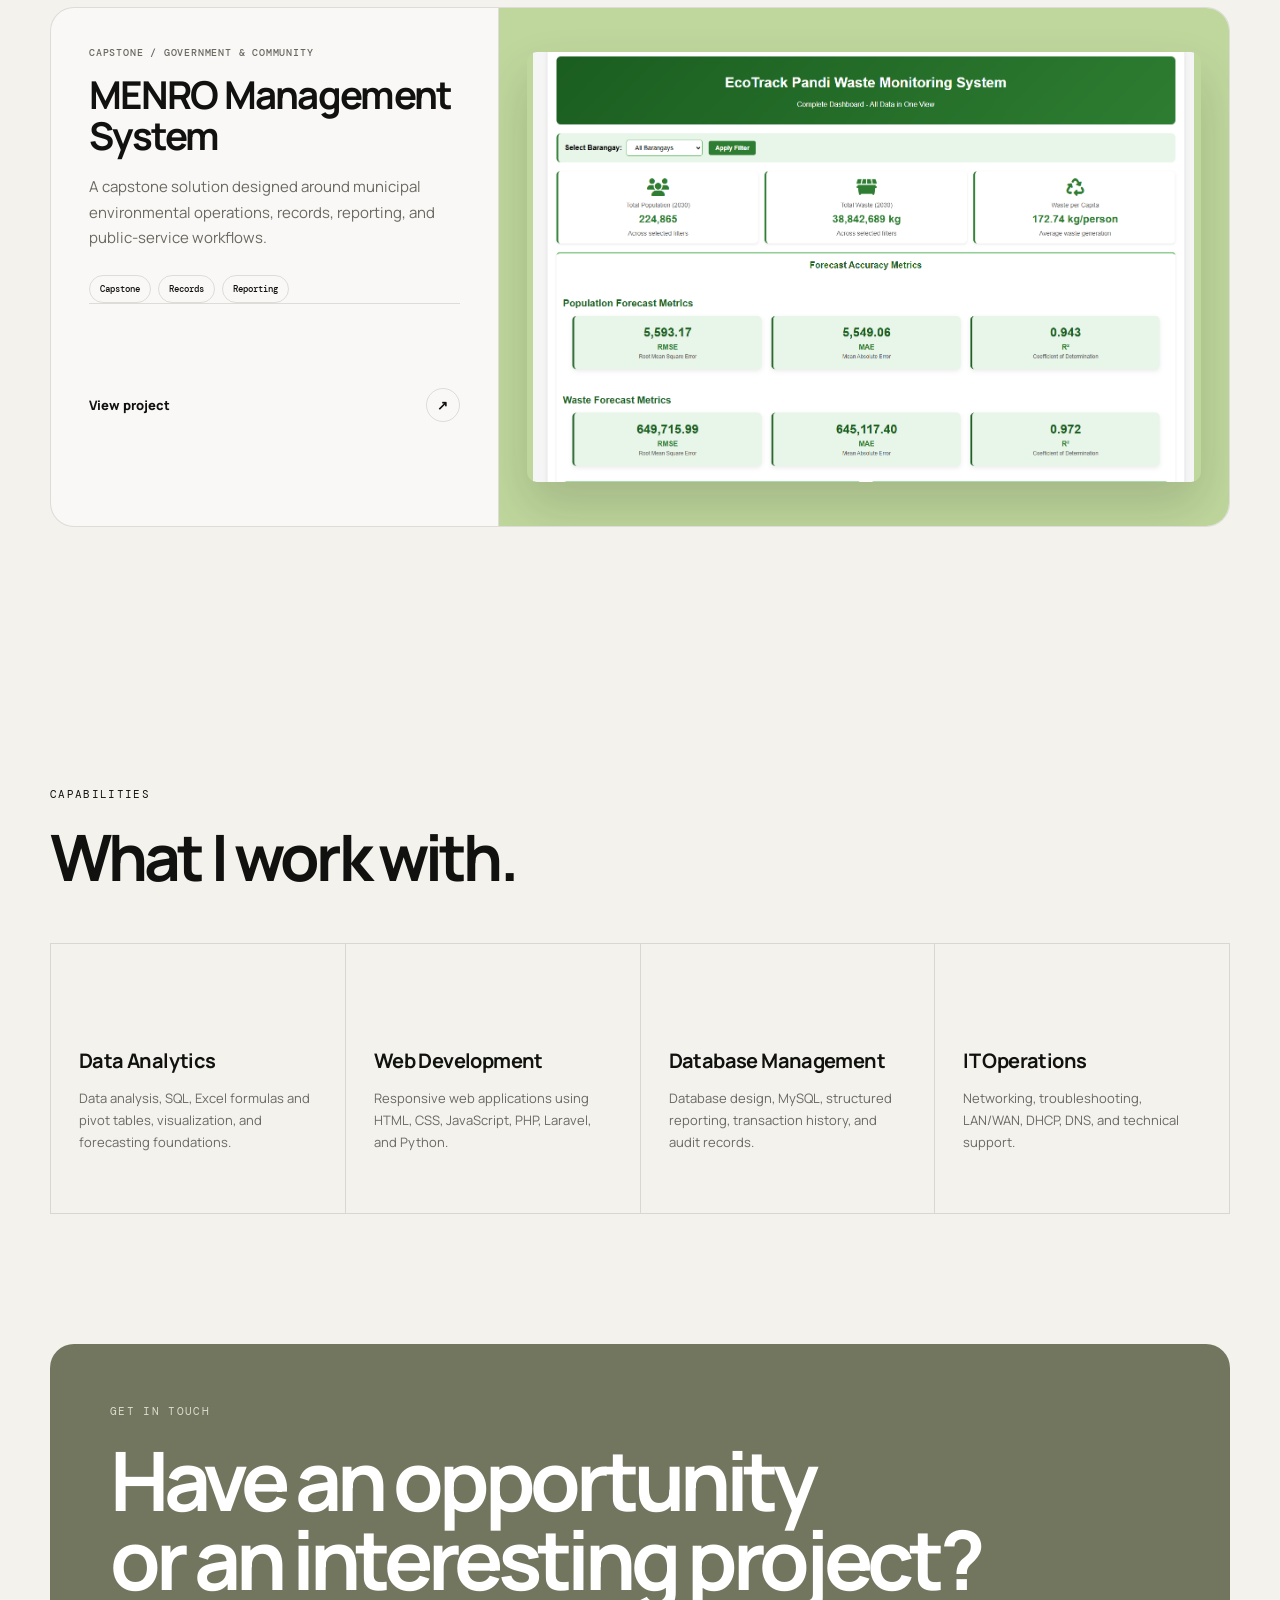
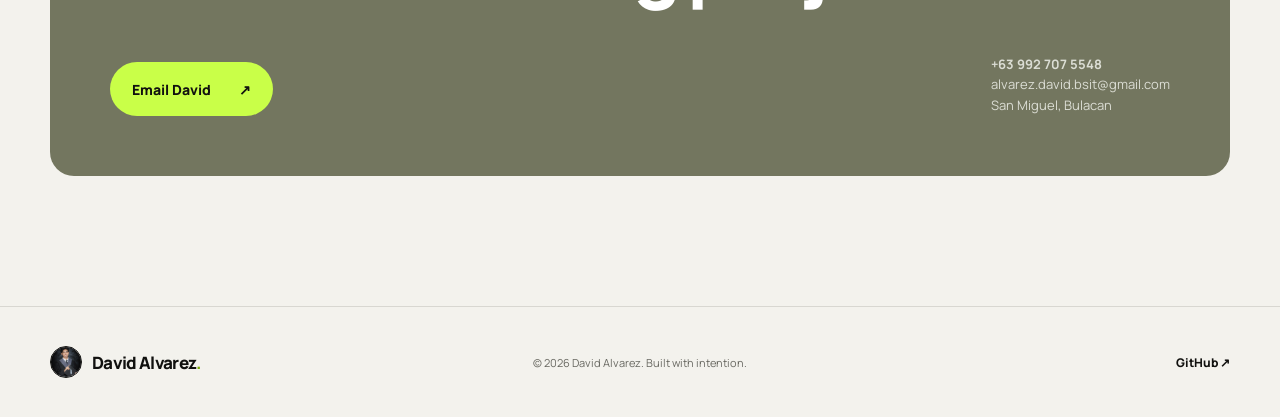
==== commit 59303618: "Revert "Force browser refresh for About panel styles" This reverts commit c53d59c466b2a3be6135347b18" ====
--- a/index.html
+++ b/index.html
@@ -10,7 +10,7 @@
   <link rel="preconnect" href="https://fonts.googleapis.com">
   <link rel="preconnect" href="https://fonts.gstatic.com" crossorigin>
   <link href="https://fonts.googleapis.com/css2?family=DM+Mono:wght@400;500&family=Manrope:wght@400;500;600;700;800&display=swap" rel="stylesheet">
-  <link rel="stylesheet" href="styles.css?v=2">
+  <link rel="stylesheet" href="styles.css">
 </head>
 <body>
   <div class="noise" aria-hidden="true"></div>
--- a/styles.css
+++ b/styles.css
@@ -63,20 +63,6 @@
   display: grid; grid-template-columns: 1.05fr 0.95fr; align-items: center;
   padding-top: 86px;
 }
-#about {
-  width: min(1180px, calc(100% - 48px));
-  height: 620px;
-  min-height: 620px;
-  margin-top: 28px;
-  margin-bottom: 28px;
-  padding: 72px 48px;
-  border-radius: var(--radius);
-  background: var(--ink);
-  color: var(--white);
-}
-#about .eyebrow { color: #d0d0c8; }
-#about .hero-lede { color: var(--white); }
-#about .hero-support { color: #b6b6af; }
 .eyebrow {
   margin: 0 0 22px; font-family: "DM Mono", monospace;
   font-size: 11px; line-height: 1.4; letter-spacing: 0.12em; text-transform: uppercase;
@@ -235,7 +221,6 @@
 
 @media (max-width: 980px) {
   .container { width:min(100% - 36px,1180px)}
-  #about { width: calc(100% - 36px); height:auto; min-height:760px; margin-top:18px; padding:70px 36px 50px; }
   .nav { grid-template-columns:1fr auto }
   .nav-cta { display:none }.nav-links { display:none }
   .menu-toggle { display:grid; gap:6px;width:42px;height:42px;padding:12px;border:1px solid var(--line);border-radius:50%;background:transparent }
@@ -247,7 +232,6 @@
 
 @media (max-width: 700px) {
   .container { width:calc(100% - 32px)}
-  #about { width:calc(100% - 32px); min-height:680px; padding:50px 24px; }
   .nav-wrap{border:0}.nav{height:74px}
   .hero{min-height:700px;padding-top:120px}.hero h1{font-size:clamp(50px,15vw,74px)}.hero-lede{font-size:16px}.hero-actions{align-items:flex-start;flex-direction:column;gap:20px}.hero-visual{height:330px;margin-top:20px}.hero-card{width:min(360px,92%);height:260px}.orbit-one{width:320px;height:320px}.orbit-two{width:220px;height:220px}
   .ticker{height:58px}.work{padding:90px 0}.section-heading{display:block;margin-bottom:38px}.section-heading h2{font-size:44px}.section-heading>p{margin-top:22px}.project{display:flex;flex-direction:column-reverse}.project-info{min-height:430px;padding:26px;border-right:0;border-top:1px solid var(--line)}.project h3{font-size:34px}.project-preview{height:390px;padding:28px 18px}.real-preview{padding:18px}.browser{transform:none}.browser-app{grid-template-columns:38px 1fr}.browser-app>aside{width:38px}.app-main{padding:12px}.app-cards div{padding:8px}.document-table p{grid-template-columns:27px 1fr}.document-table p em{display:none}.menro-grid{grid-template-columns:1fr .8fr}.skills{padding:90px 0}.skill-grid{grid-template-columns:1fr}.skill-grid article{min-height:220px}.skill-grid h3{margin-top:55px}.contact{padding-bottom:90px}.contact-card{padding:36px 24px}.contact-card h2{font-size:48px}.contact-bottom{display:block;margin-top:36px}.contact-bottom p{margin-top:24px}.footer-inner{height:auto;grid-template-columns:1fr auto;padding:28px 0}.footer-inner>p{display:none}.footer-brand{font-size:15px}.socials{gap:12px}
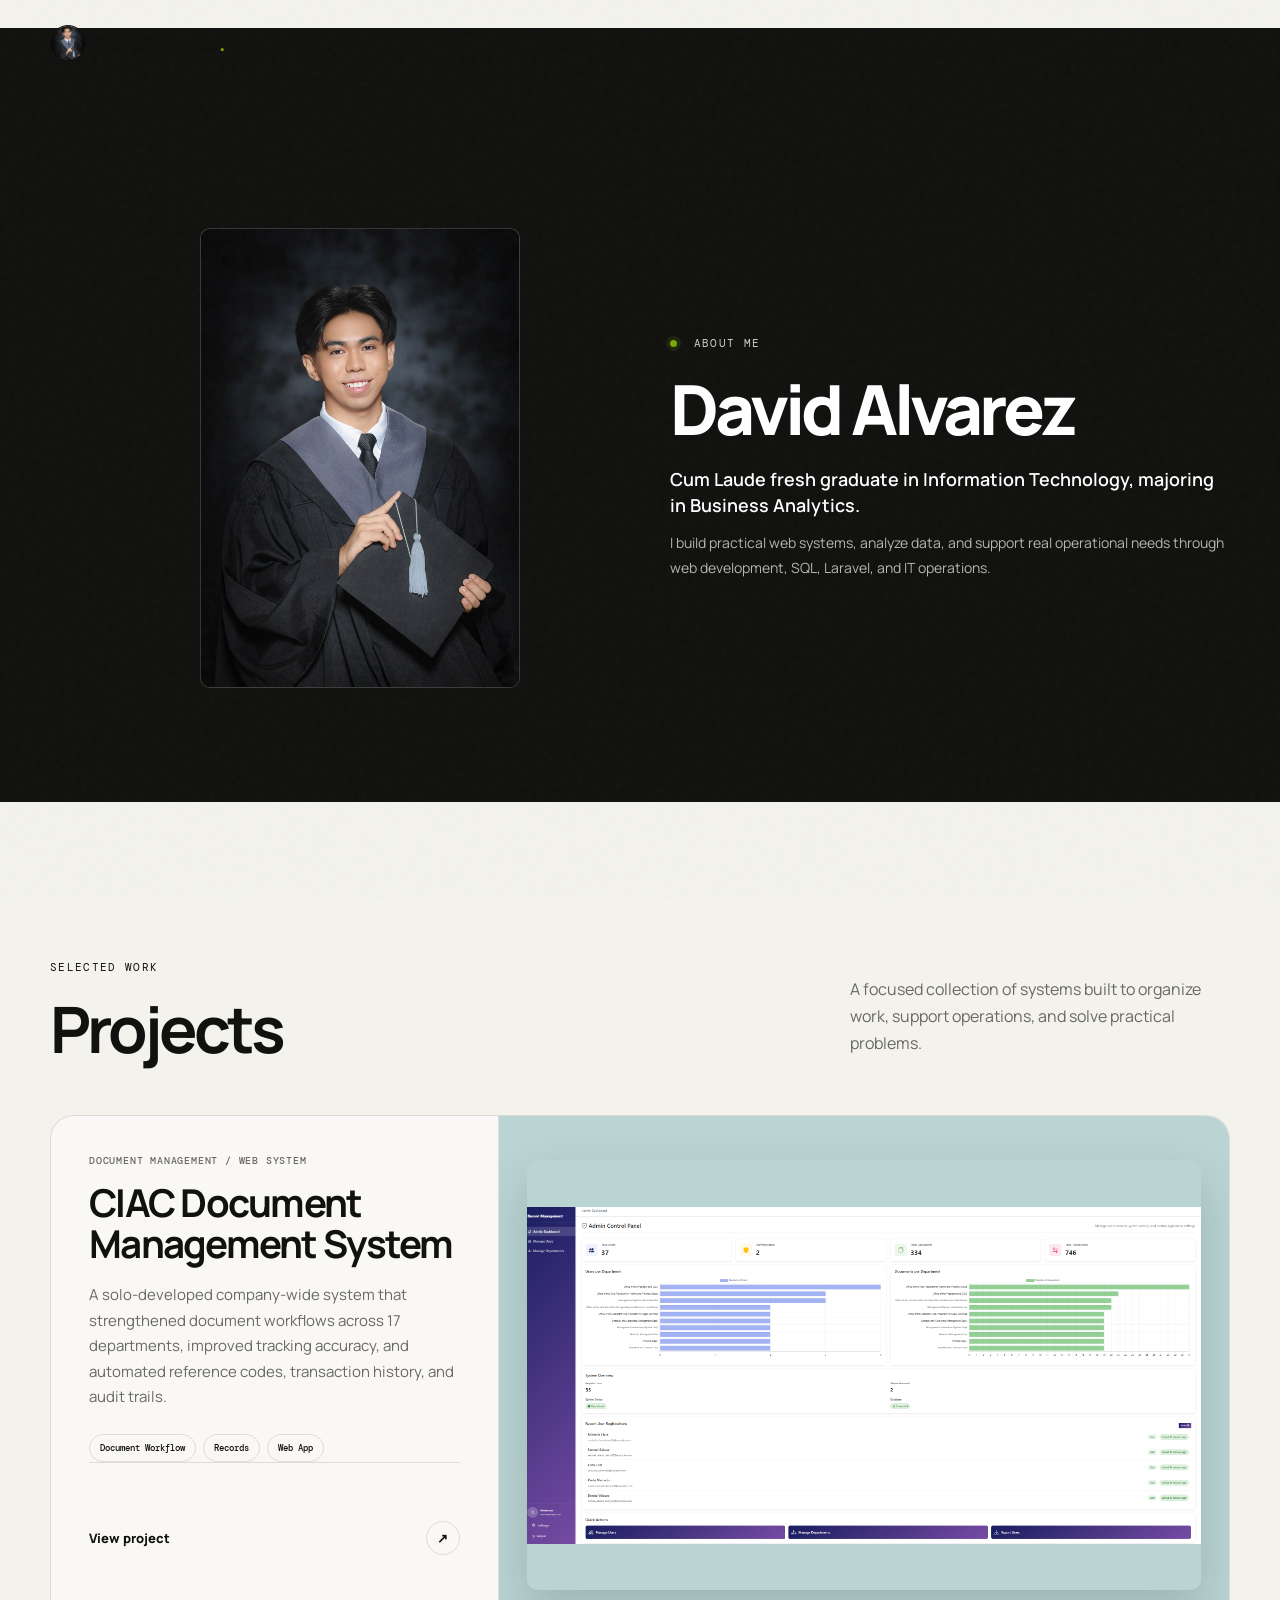
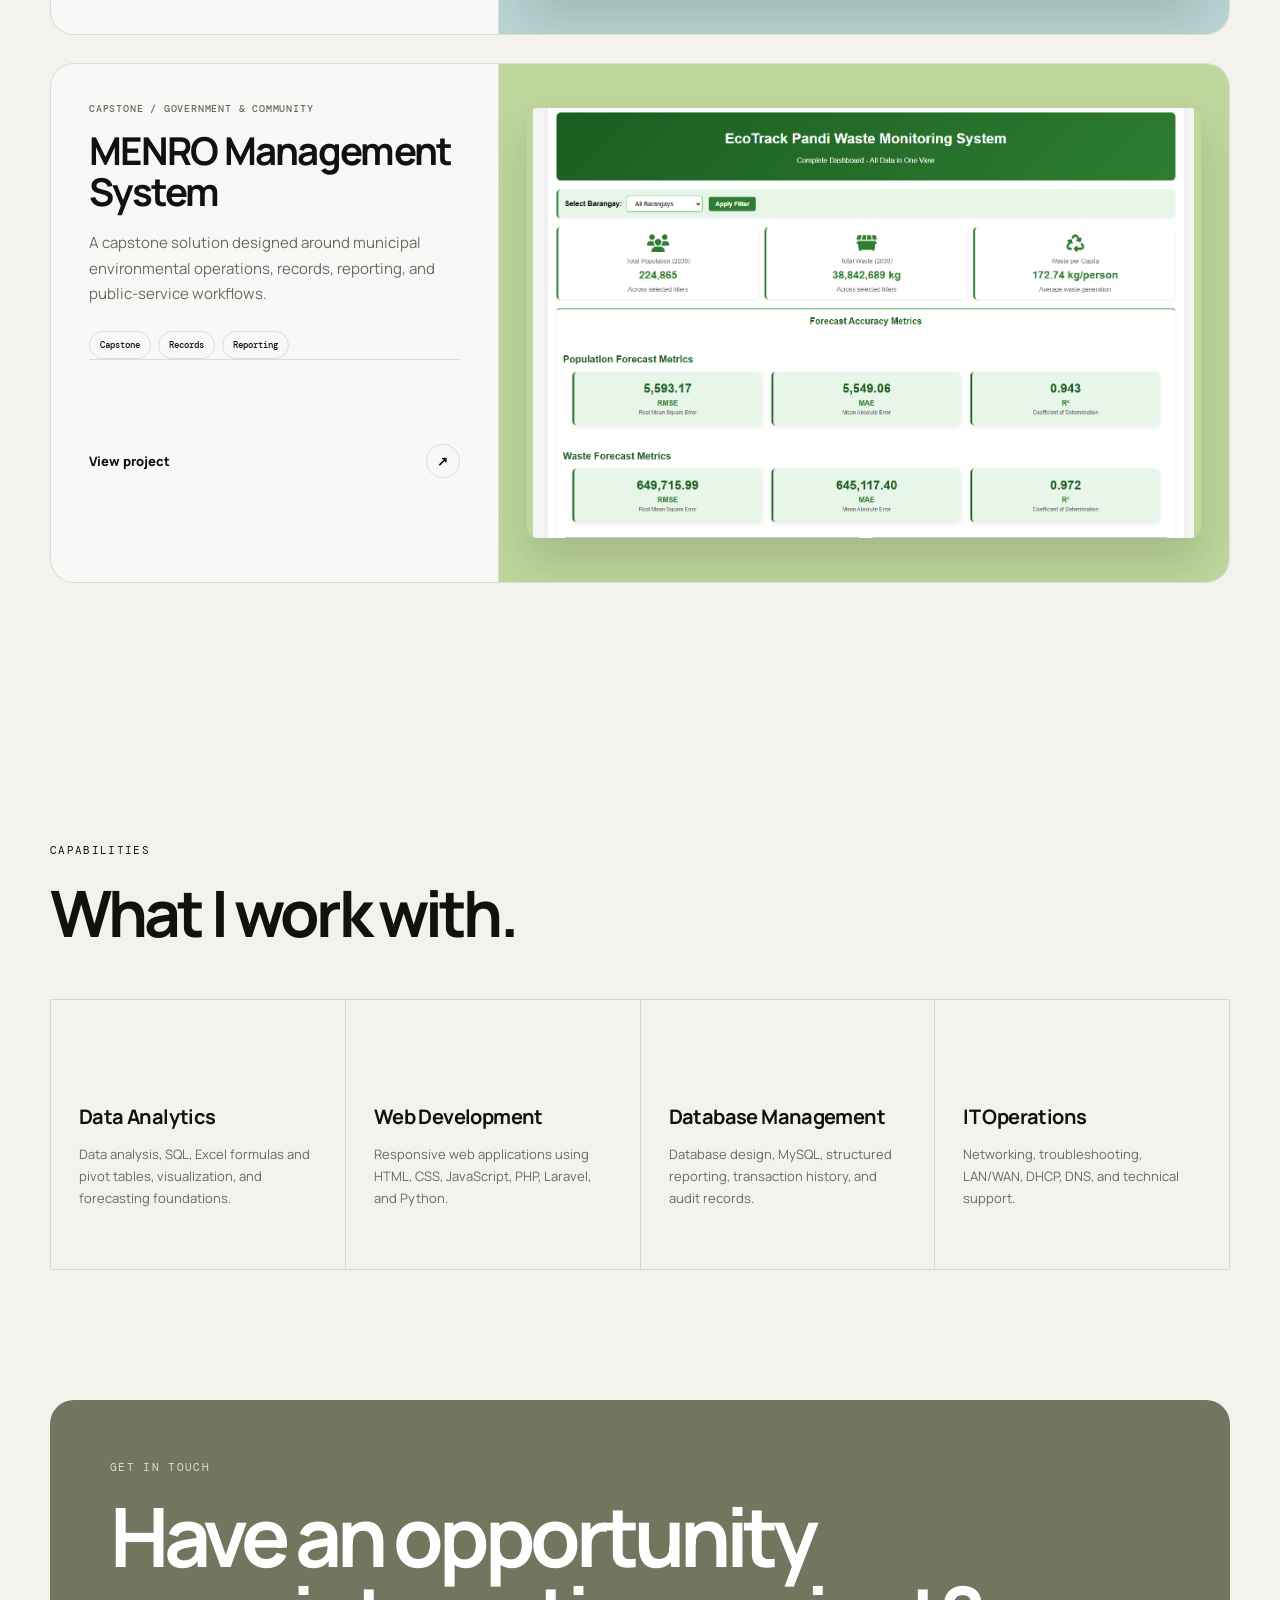
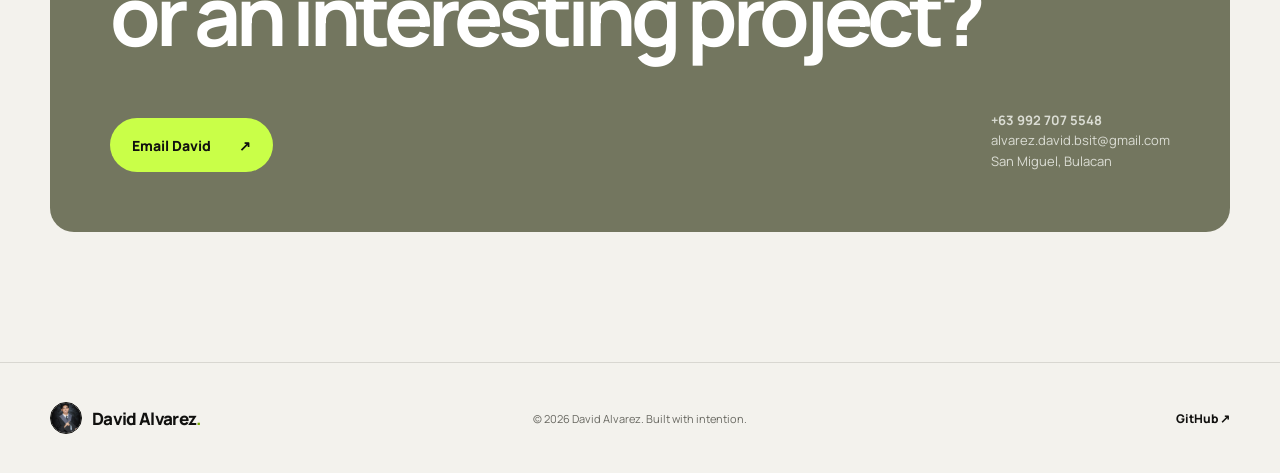
==== commit dcc16414: "Add full-width black About introduction Co-authored-by: Copilot <223556219+Copilot@users.noreply.git" ====
--- a/index.html
+++ b/index.html
@@ -10,7 +10,7 @@
   <link rel="preconnect" href="https://fonts.googleapis.com">
   <link rel="preconnect" href="https://fonts.gstatic.com" crossorigin>
   <link href="https://fonts.googleapis.com/css2?family=DM+Mono:wght@400;500&family=Manrope:wght@400;500;600;700;800&display=swap" rel="stylesheet">
-  <link rel="stylesheet" href="styles.css">
+  <link rel="stylesheet" href="styles.css?v=3">
 </head>
 <body>
   <div class="noise" aria-hidden="true"></div>
--- a/styles.css
+++ b/styles.css
@@ -63,6 +63,19 @@
   display: grid; grid-template-columns: 1.05fr 0.95fr; align-items: center;
   padding-top: 86px;
 }
+#about {
+  width: 100vw;
+  margin-inline: calc(50% - 50vw);
+  margin-top: 28px;
+  margin-bottom: 28px;
+  padding-inline: max(48px, calc((100vw - 1180px) / 2));
+  border-radius: 0;
+  background: var(--ink);
+  color: var(--white);
+}
+#about .eyebrow { color: #d0d0c8; }
+#about .hero-lede { color: var(--white); }
+#about .hero-support { color: #b6b6af; }
 .eyebrow {
   margin: 0 0 22px; font-family: "DM Mono", monospace;
   font-size: 11px; line-height: 1.4; letter-spacing: 0.12em; text-transform: uppercase;
@@ -221,6 +234,7 @@
 
 @media (max-width: 980px) {
   .container { width:min(100% - 36px,1180px)}
+  #about { margin-top:18px; padding-inline:36px; }
   .nav { grid-template-columns:1fr auto }
   .nav-cta { display:none }.nav-links { display:none }
   .menu-toggle { display:grid; gap:6px;width:42px;height:42px;padding:12px;border:1px solid var(--line);border-radius:50%;background:transparent }
@@ -232,6 +246,7 @@
 
 @media (max-width: 700px) {
   .container { width:calc(100% - 32px)}
+  #about { padding-inline:24px; }
   .nav-wrap{border:0}.nav{height:74px}
   .hero{min-height:700px;padding-top:120px}.hero h1{font-size:clamp(50px,15vw,74px)}.hero-lede{font-size:16px}.hero-actions{align-items:flex-start;flex-direction:column;gap:20px}.hero-visual{height:330px;margin-top:20px}.hero-card{width:min(360px,92%);height:260px}.orbit-one{width:320px;height:320px}.orbit-two{width:220px;height:220px}
   .ticker{height:58px}.work{padding:90px 0}.section-heading{display:block;margin-bottom:38px}.section-heading h2{font-size:44px}.section-heading>p{margin-top:22px}.project{display:flex;flex-direction:column-reverse}.project-info{min-height:430px;padding:26px;border-right:0;border-top:1px solid var(--line)}.project h3{font-size:34px}.project-preview{height:390px;padding:28px 18px}.real-preview{padding:18px}.browser{transform:none}.browser-app{grid-template-columns:38px 1fr}.browser-app>aside{width:38px}.app-main{padding:12px}.app-cards div{padding:8px}.document-table p{grid-template-columns:27px 1fr}.document-table p em{display:none}.menro-grid{grid-template-columns:1fr .8fr}.skills{padding:90px 0}.skill-grid{grid-template-columns:1fr}.skill-grid article{min-height:220px}.skill-grid h3{margin-top:55px}.contact{padding-bottom:90px}.contact-card{padding:36px 24px}.contact-card h2{font-size:48px}.contact-bottom{display:block;margin-top:36px}.contact-bottom p{margin-top:24px}.footer-inner{height:auto;grid-template-columns:1fr auto;padding:28px 0}.footer-inner>p{display:none}.footer-brand{font-size:15px}.socials{gap:12px}
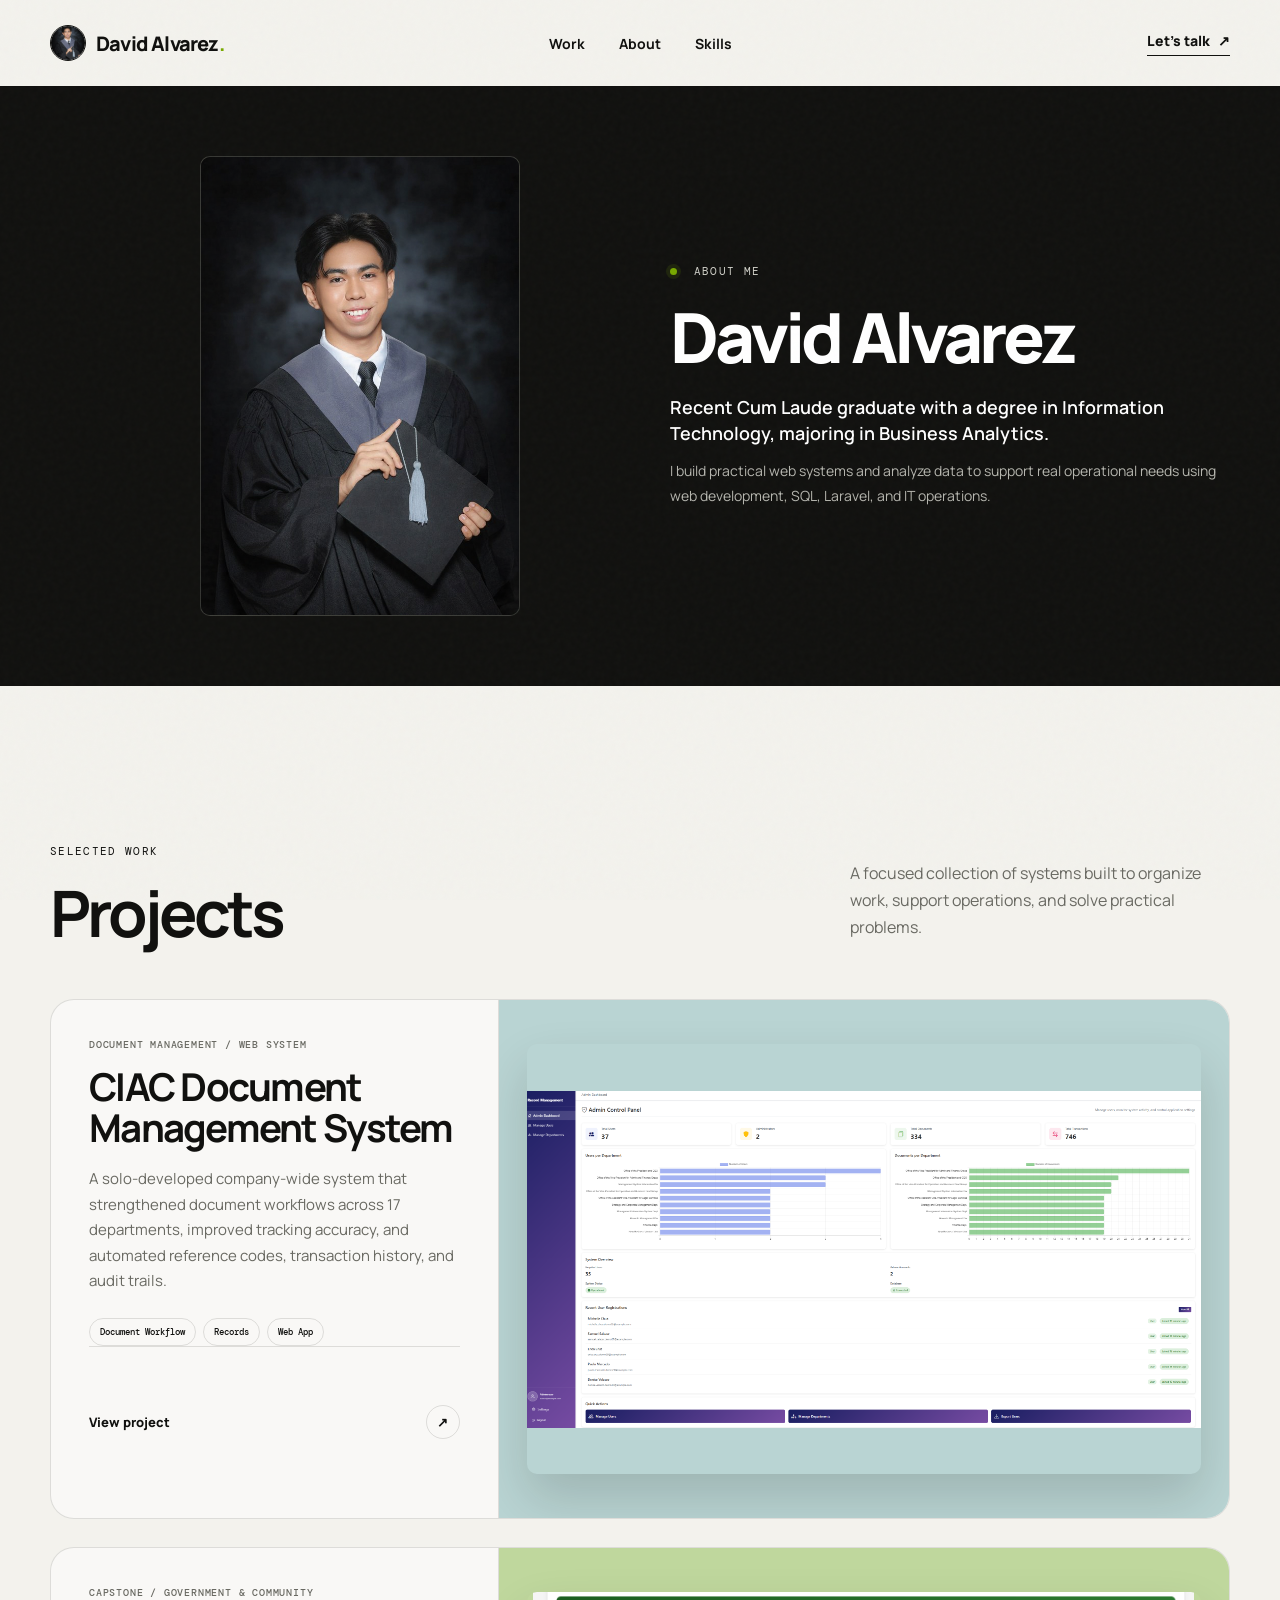
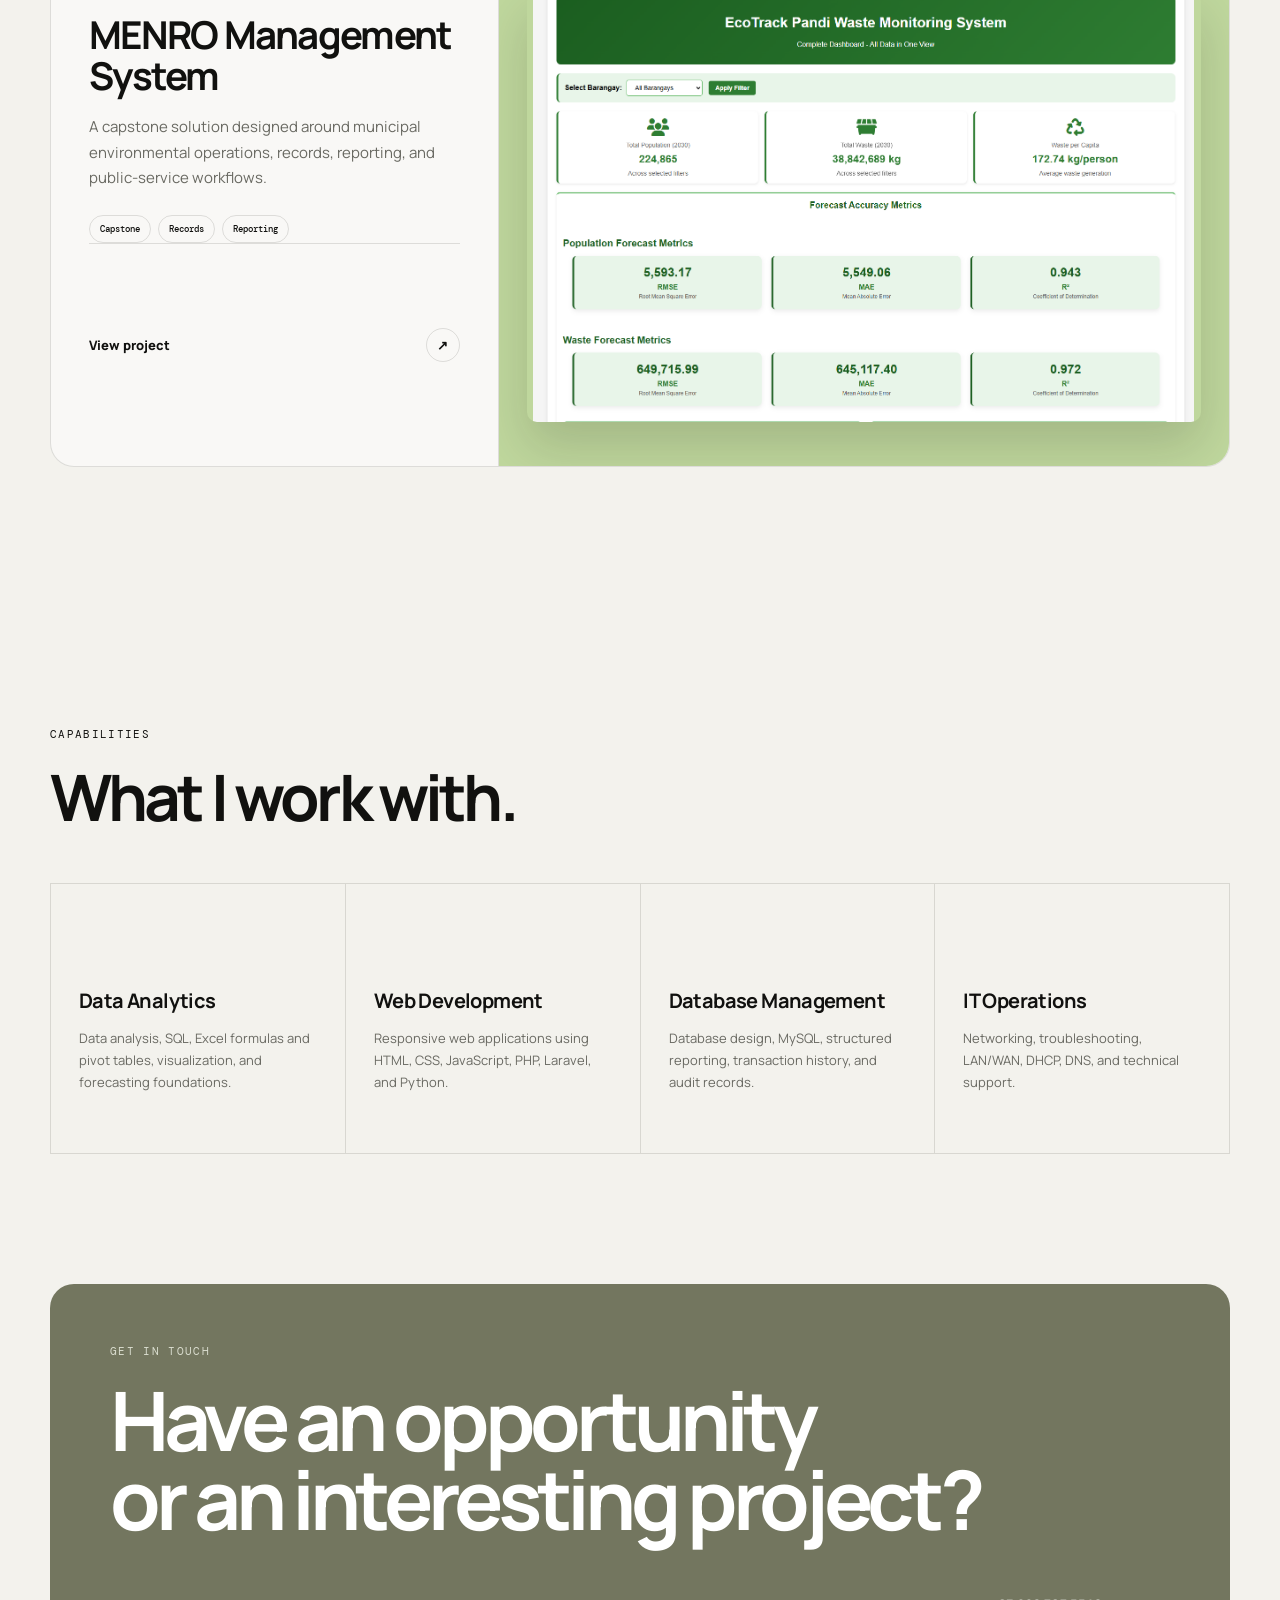
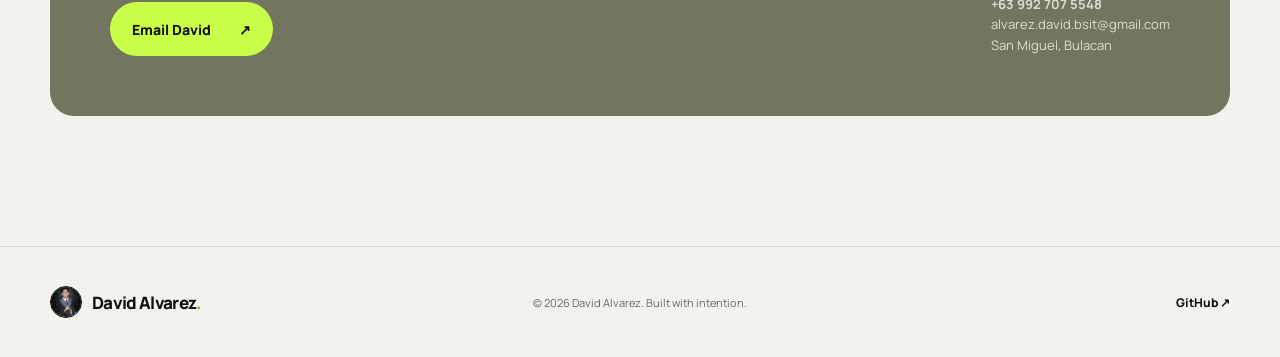
==== commit 5c0e9799: "Improve About introduction grammar Co-authored-by: Copilot <223556219+Copilot@users.noreply.github.c" ====
--- a/index.html
+++ b/index.html
@@ -48,8 +48,8 @@
       <div class="hero-copy reveal">
         <p class="eyebrow"><span class="status-dot"></span> About me</p>
         <h1>David Alvarez</h1>
-        <p class="hero-lede">Cum Laude fresh graduate in Information Technology, majoring in Business Analytics.</p>
-        <p class="hero-support">I build practical web systems, analyze data, and support real operational needs through web development, SQL, Laravel, and IT operations.</p>
+        <p class="hero-lede">Recent Cum Laude graduate with a degree in Information Technology, majoring in Business Analytics.</p>
+        <p class="hero-support">I build practical web systems and analyze data to support real operational needs using web development, SQL, Laravel, and IT operations.</p>
       </div>
     </section>
 
--- a/styles.css
+++ b/styles.css
@@ -65,9 +65,13 @@
 }
 #about {
   width: 100vw;
+  height: 600px;
+  min-height: 600px;
   margin-inline: calc(50% - 50vw);
-  margin-top: 28px;
+  margin-top: 86px;
   margin-bottom: 28px;
+  padding-top: 0;
+  padding-bottom: 0;
   padding-inline: max(48px, calc((100vw - 1180px) / 2));
   border-radius: 0;
   background: var(--ink);
@@ -234,7 +238,7 @@
 
 @media (max-width: 980px) {
   .container { width:min(100% - 36px,1180px)}
-  #about { margin-top:18px; padding-inline:36px; }
+  #about { height:auto; min-height:650px; margin-top:18px; padding-top:0; padding-bottom:0; padding-inline:36px; }
   .nav { grid-template-columns:1fr auto }
   .nav-cta { display:none }.nav-links { display:none }
   .menu-toggle { display:grid; gap:6px;width:42px;height:42px;padding:12px;border:1px solid var(--line);border-radius:50%;background:transparent }
@@ -246,7 +250,7 @@
 
 @media (max-width: 700px) {
   .container { width:calc(100% - 32px)}
-  #about { padding-inline:24px; }
+  #about { min-height:640px; margin-top:74px; padding-top:0; padding-bottom:0; padding-inline:24px; }
   .nav-wrap{border:0}.nav{height:74px}
   .hero{min-height:700px;padding-top:120px}.hero h1{font-size:clamp(50px,15vw,74px)}.hero-lede{font-size:16px}.hero-actions{align-items:flex-start;flex-direction:column;gap:20px}.hero-visual{height:330px;margin-top:20px}.hero-card{width:min(360px,92%);height:260px}.orbit-one{width:320px;height:320px}.orbit-two{width:220px;height:220px}
   .ticker{height:58px}.work{padding:90px 0}.section-heading{display:block;margin-bottom:38px}.section-heading h2{font-size:44px}.section-heading>p{margin-top:22px}.project{display:flex;flex-direction:column-reverse}.project-info{min-height:430px;padding:26px;border-right:0;border-top:1px solid var(--line)}.project h3{font-size:34px}.project-preview{height:390px;padding:28px 18px}.real-preview{padding:18px}.browser{transform:none}.browser-app{grid-template-columns:38px 1fr}.browser-app>aside{width:38px}.app-main{padding:12px}.app-cards div{padding:8px}.document-table p{grid-template-columns:27px 1fr}.document-table p em{display:none}.menro-grid{grid-template-columns:1fr .8fr}.skills{padding:90px 0}.skill-grid{grid-template-columns:1fr}.skill-grid article{min-height:220px}.skill-grid h3{margin-top:55px}.contact{padding-bottom:90px}.contact-card{padding:36px 24px}.contact-card h2{font-size:48px}.contact-bottom{display:block;margin-top:36px}.contact-bottom p{margin-top:24px}.footer-inner{height:auto;grid-template-columns:1fr auto;padding:28px 0}.footer-inner>p{display:none}.footer-brand{font-size:15px}.socials{gap:12px}
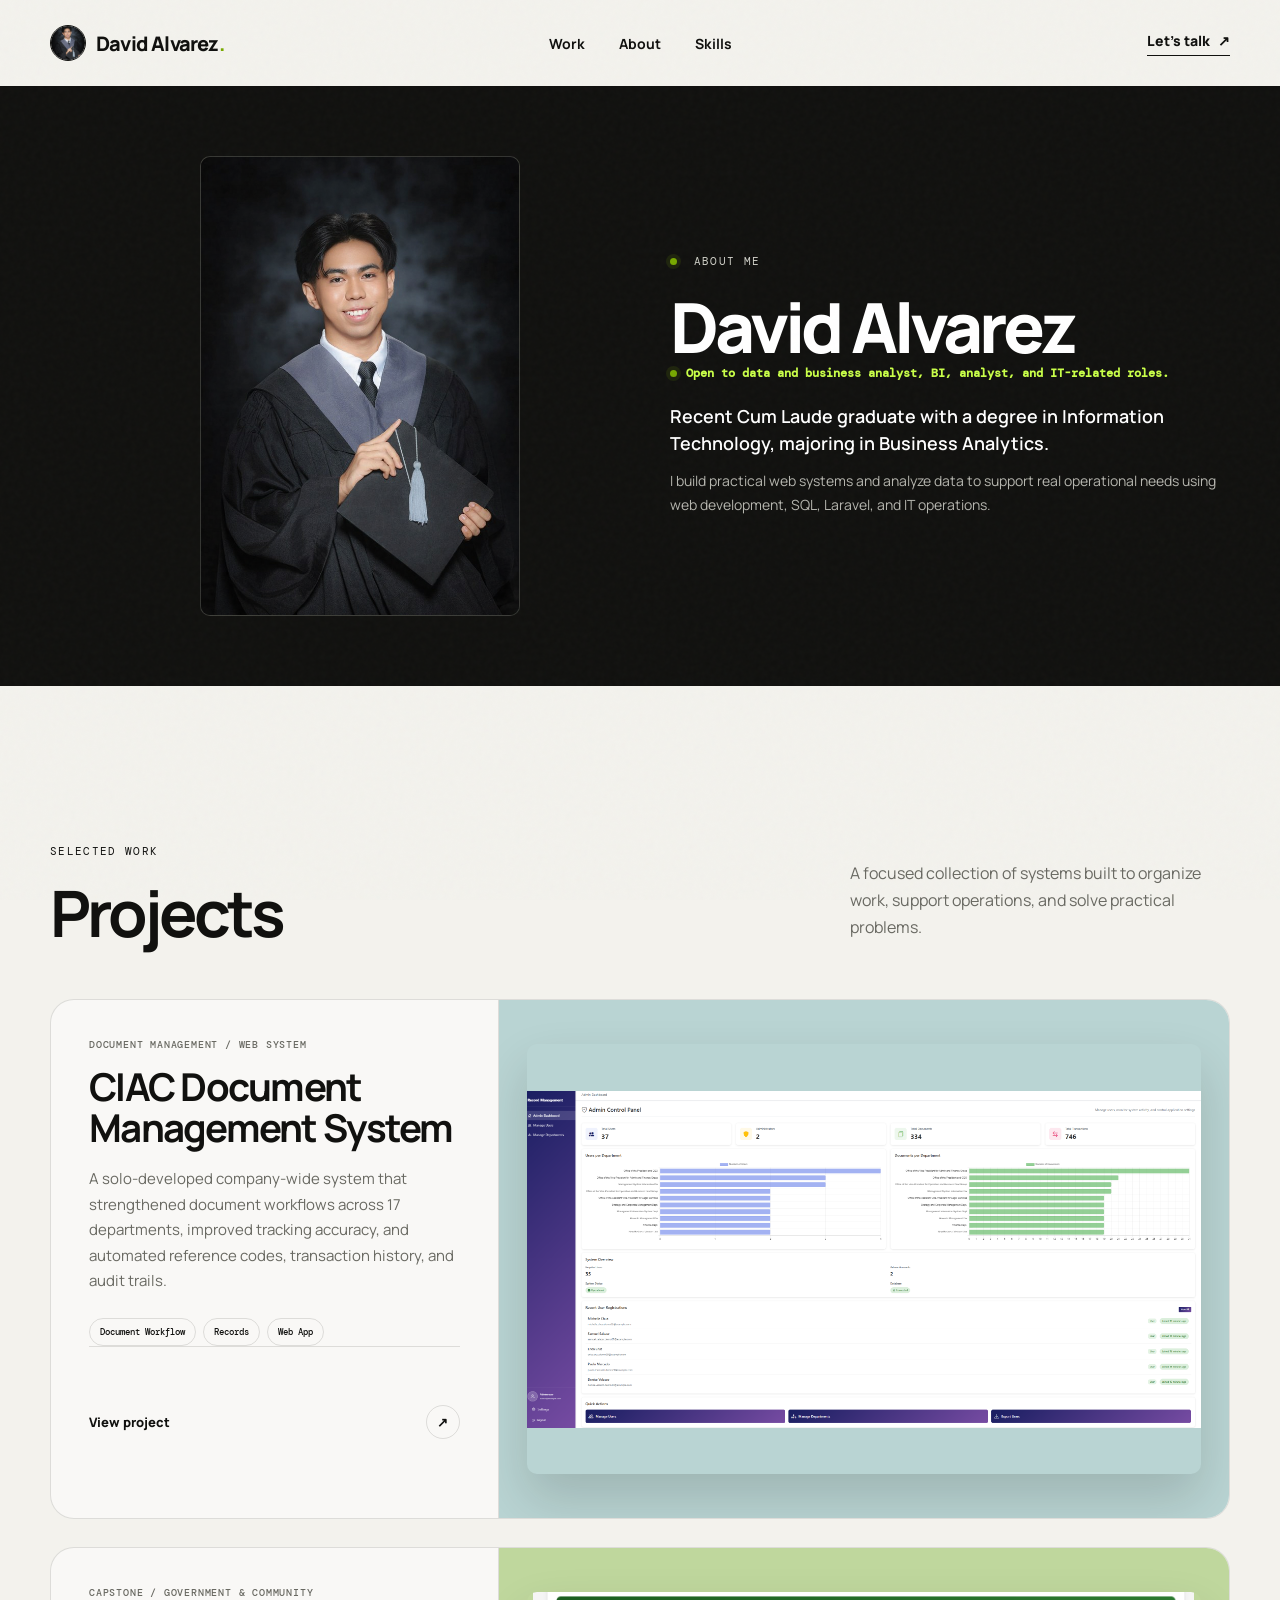
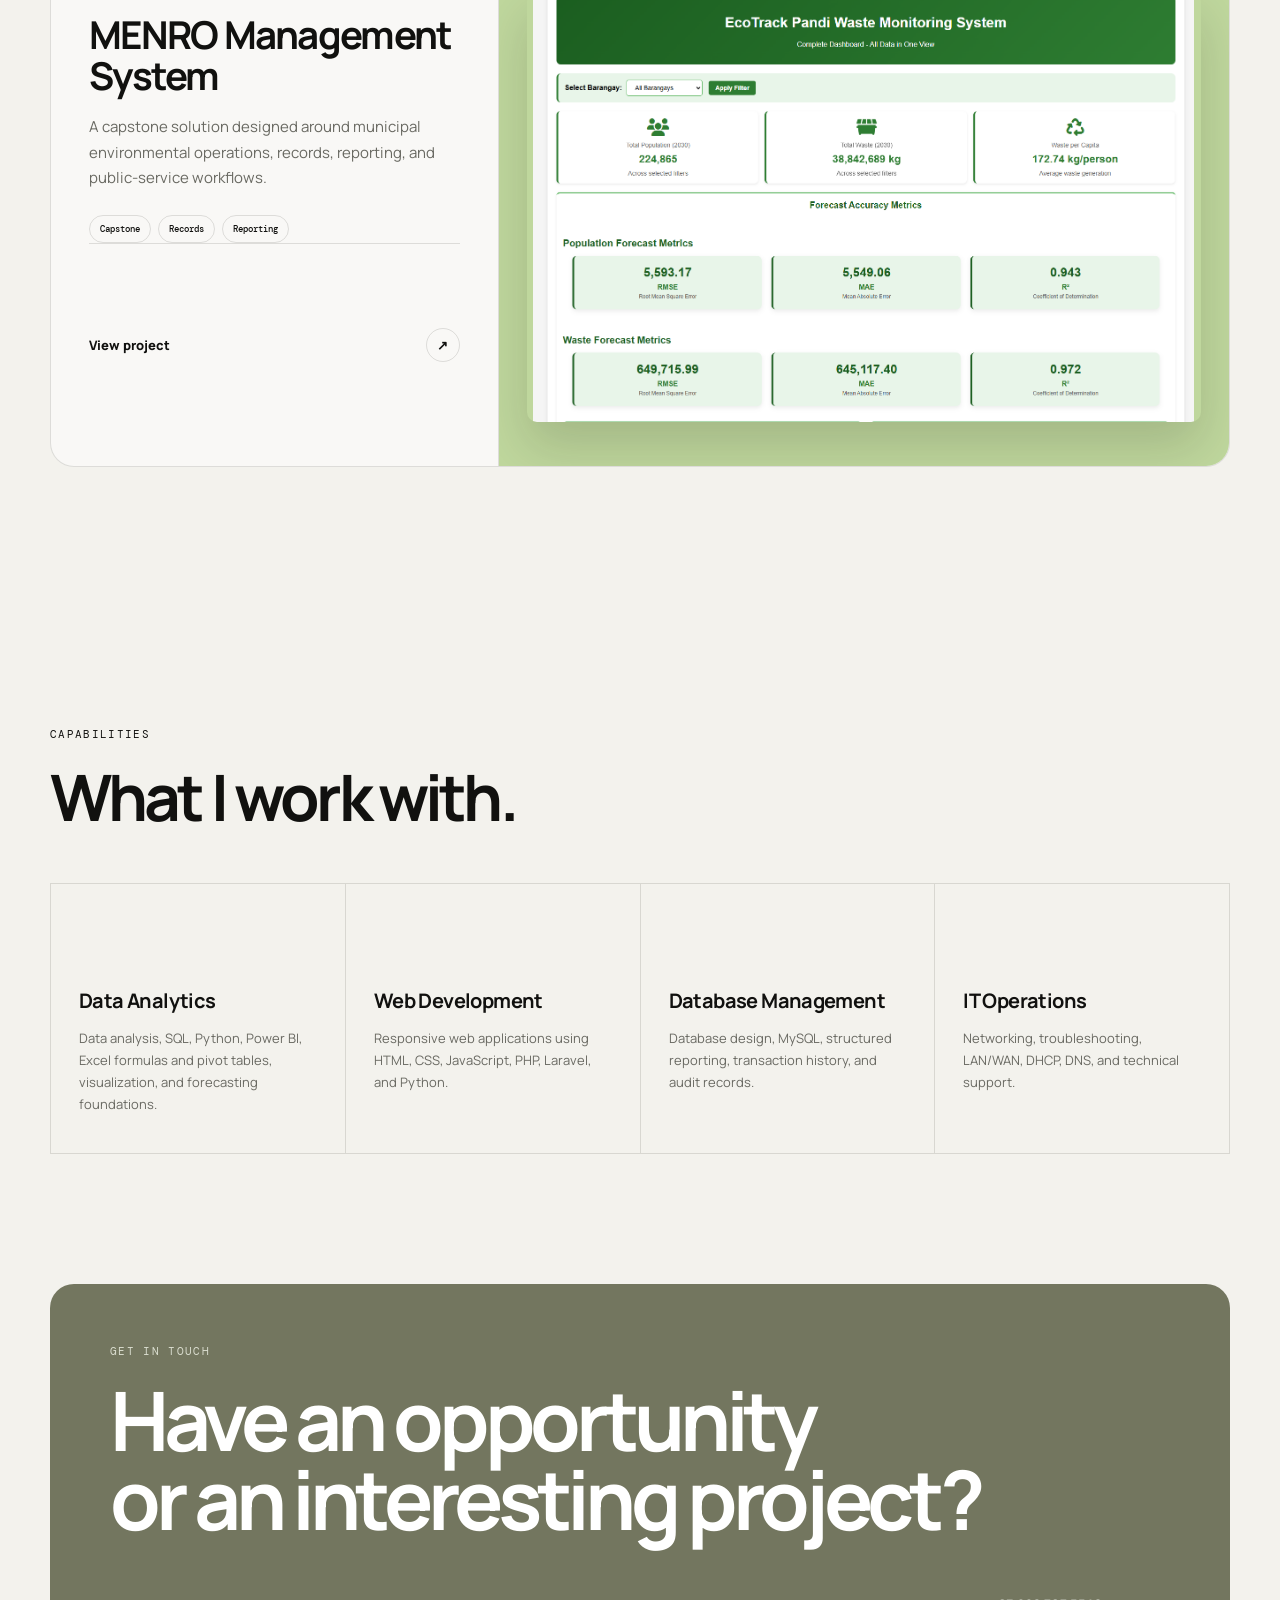
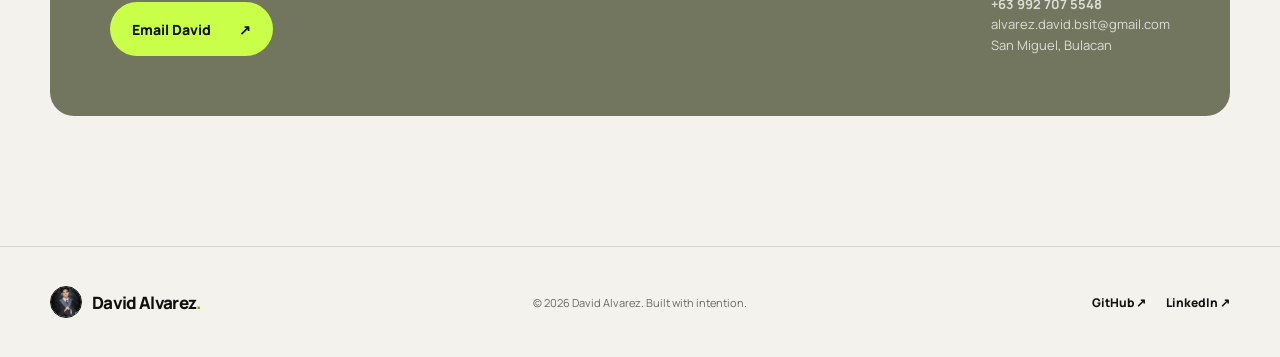
==== commit 729a30fc: "Improve recruiter information and skills Co-authored-by: Copilot <223556219+Copilot@users.noreply.gi" ====
--- a/index.html
+++ b/index.html
@@ -48,6 +48,7 @@
       <div class="hero-copy reveal">
         <p class="eyebrow"><span class="status-dot"></span> About me</p>
         <h1>David Alvarez</h1>
+        <p class="availability"><span class="status-dot"></span>Open to data and business analyst, BI, analyst, and IT-related roles.</p>
         <p class="hero-lede">Recent Cum Laude graduate with a degree in Information Technology, majoring in Business Analytics.</p>
         <p class="hero-support">I build practical web systems and analyze data to support real operational needs using web development, SQL, Laravel, and IT operations.</p>
       </div>
@@ -114,7 +115,7 @@
       <div class="skill-grid reveal">
         <article>
           <h3>Data Analytics</h3>
-          <p>Data analysis, SQL, Excel formulas and pivot tables, visualization, and forecasting foundations.</p>
+          <p>Data analysis, SQL, Python, Power BI, Excel formulas and pivot tables, visualization, and forecasting foundations.</p>
         </article>
         <article>
           <h3>Web Development</h3>
@@ -149,6 +150,7 @@
       <p>© <span id="year">2026</span> David Alvarez. Built with intention.</p>
       <div class="socials">
         <a href="https://github.com/Davoude" target="_blank" rel="noreferrer">GitHub ↗</a>
+        <a href="https://www.linkedin.com/in/david-ignacio-alvarez" target="_blank" rel="noreferrer">LinkedIn ↗</a>
       </div>
     </div>
   </footer>
--- a/styles.css
+++ b/styles.css
@@ -95,6 +95,10 @@
 .hero-lede {
   max-width: 560px; margin: 20px 0 12px; color: var(--ink);
   font-size: clamp(17px, 1.4vw, 20px); line-height: 1.5; font-weight: 600;
+}
+.availability {
+  max-width: 560px; margin: 0 0 18px; color: var(--lime);
+  font: 700 12px "DM Mono", monospace; line-height: 1.6;
 }
 .hero-support { max-width: 560px; margin: 0; color: var(--muted); font-size: 14px; line-height: 1.75; }
 .intro-portrait { justify-items: start; }
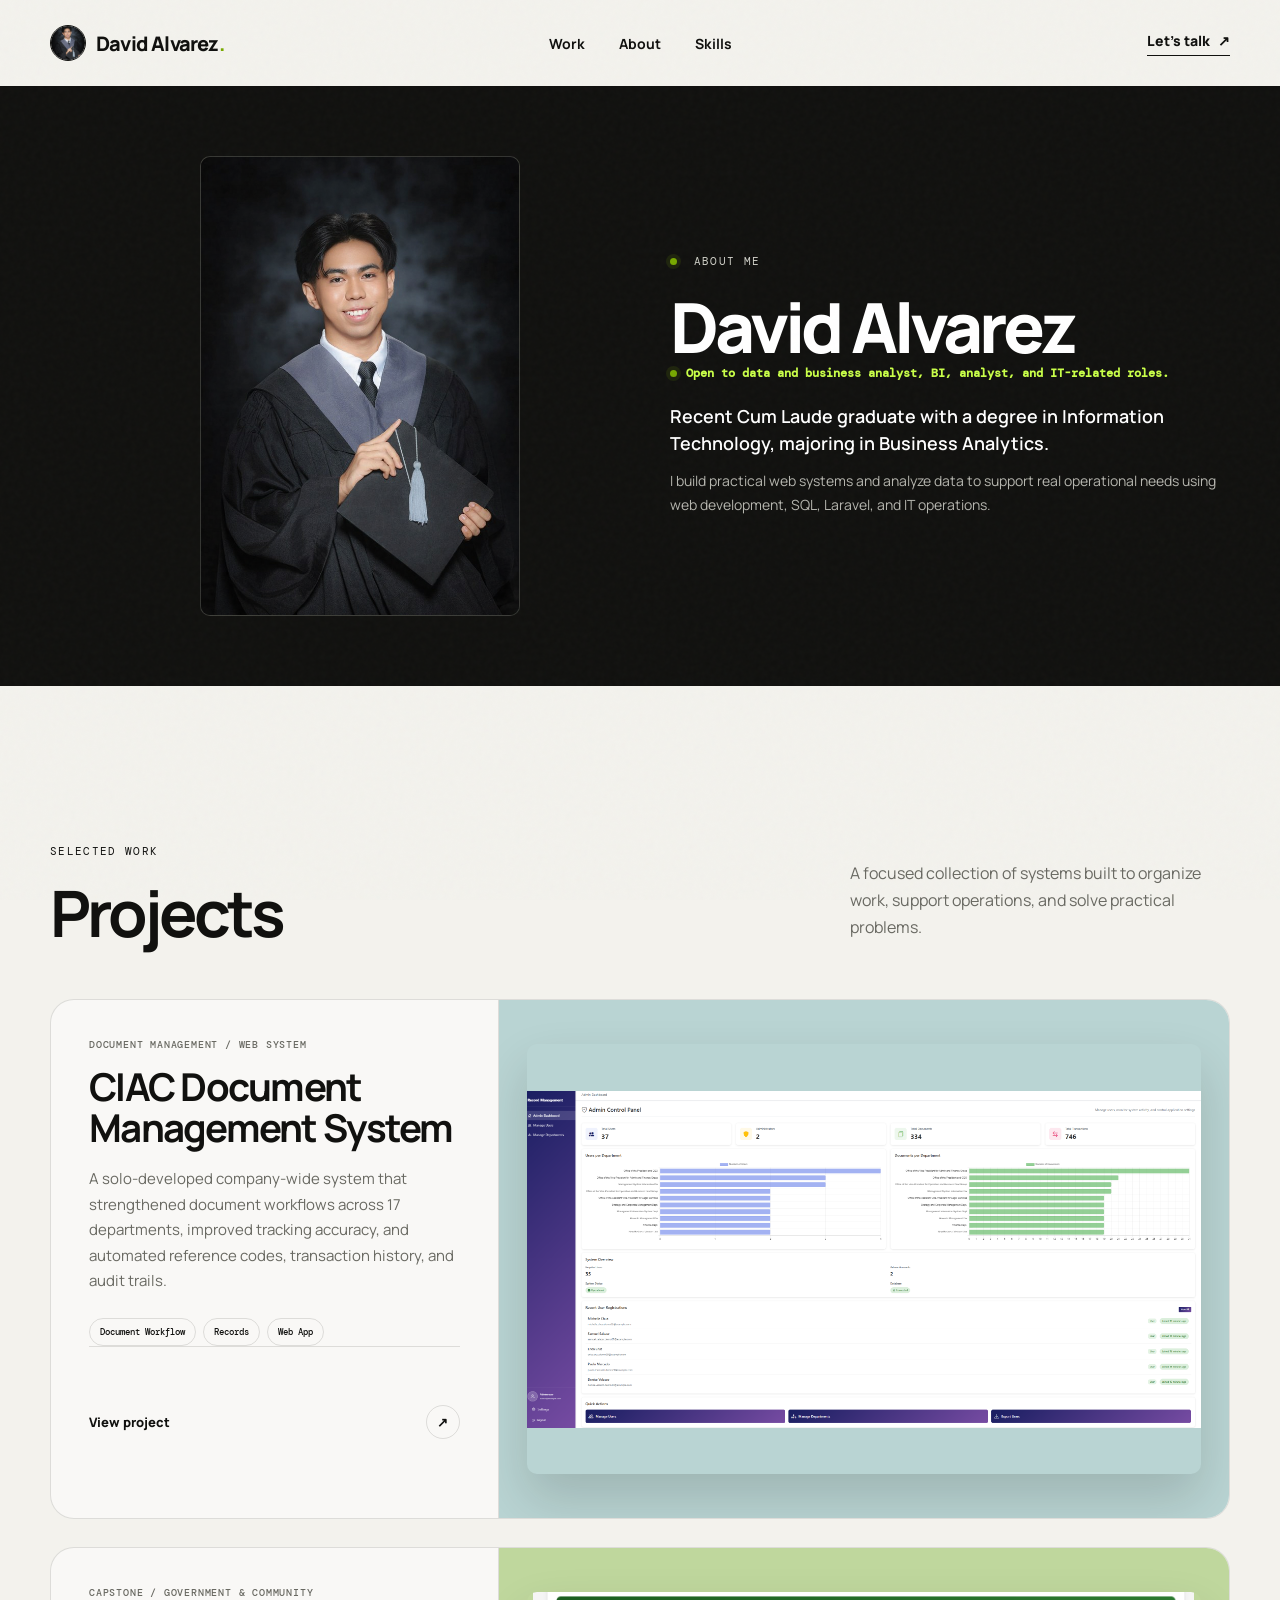
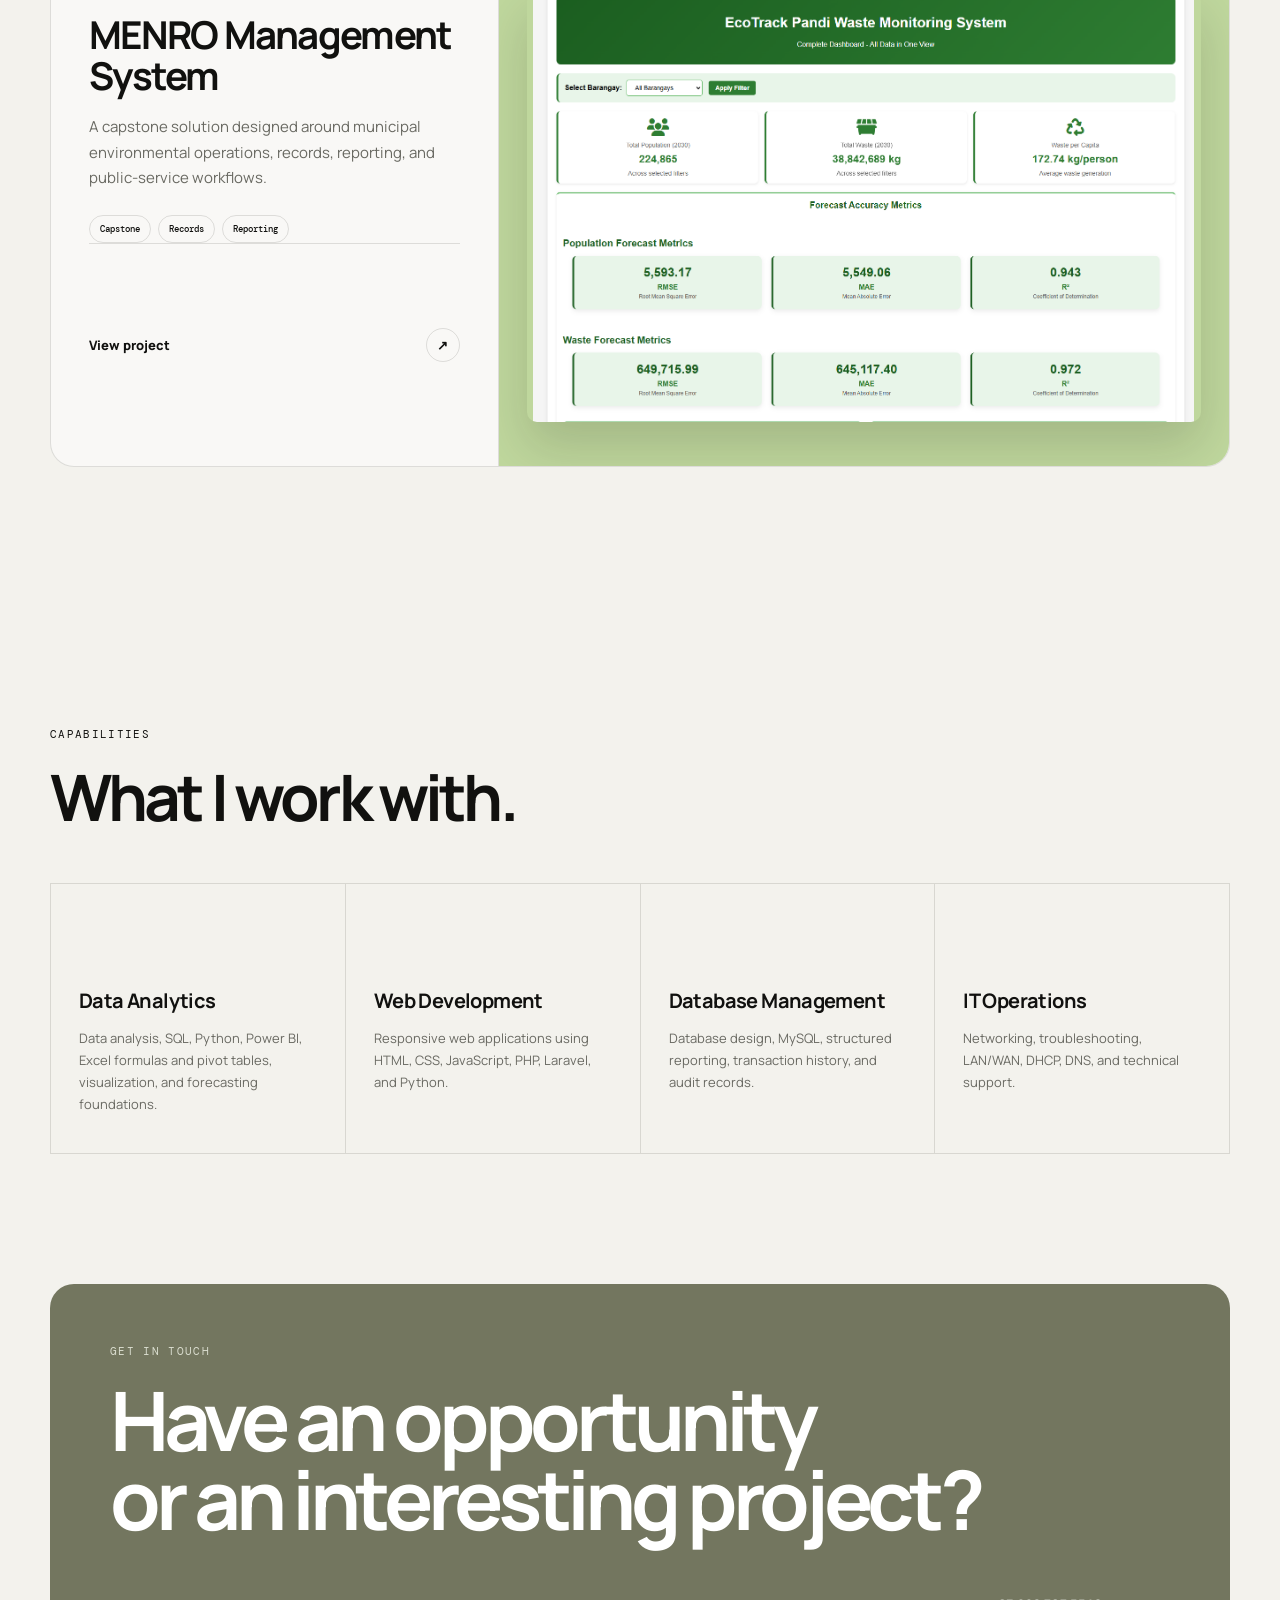
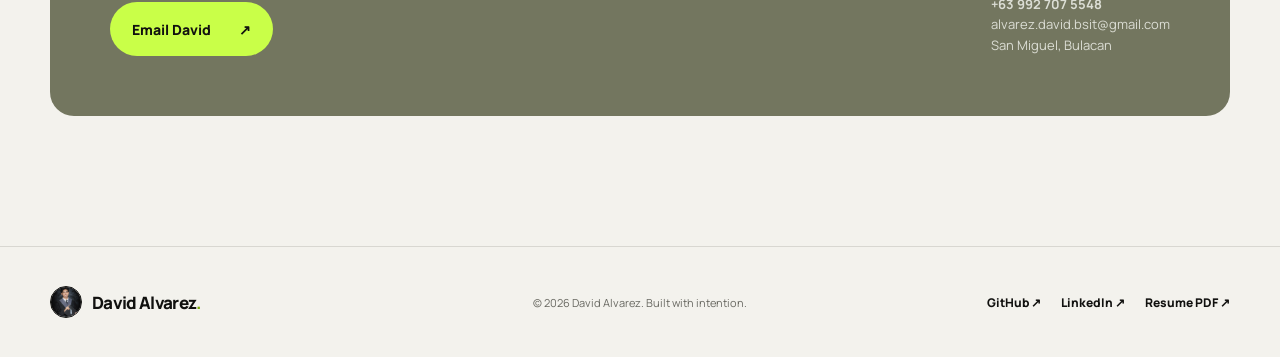
==== commit f60e63df: "Add resume PDF link Co-authored-by: Copilot <223556219+Copilot@users.noreply.github.com>" ====
--- a/index.html
+++ b/index.html
@@ -151,6 +151,7 @@
       <div class="socials">
         <a href="https://github.com/Davoude" target="_blank" rel="noreferrer">GitHub ↗</a>
         <a href="https://www.linkedin.com/in/david-ignacio-alvarez" target="_blank" rel="noreferrer">LinkedIn ↗</a>
+        <a href="Alvarez_David_CV_2026.pdf" target="_blank" rel="noreferrer">Resume PDF ↗</a>
       </div>
     </div>
   </footer>
